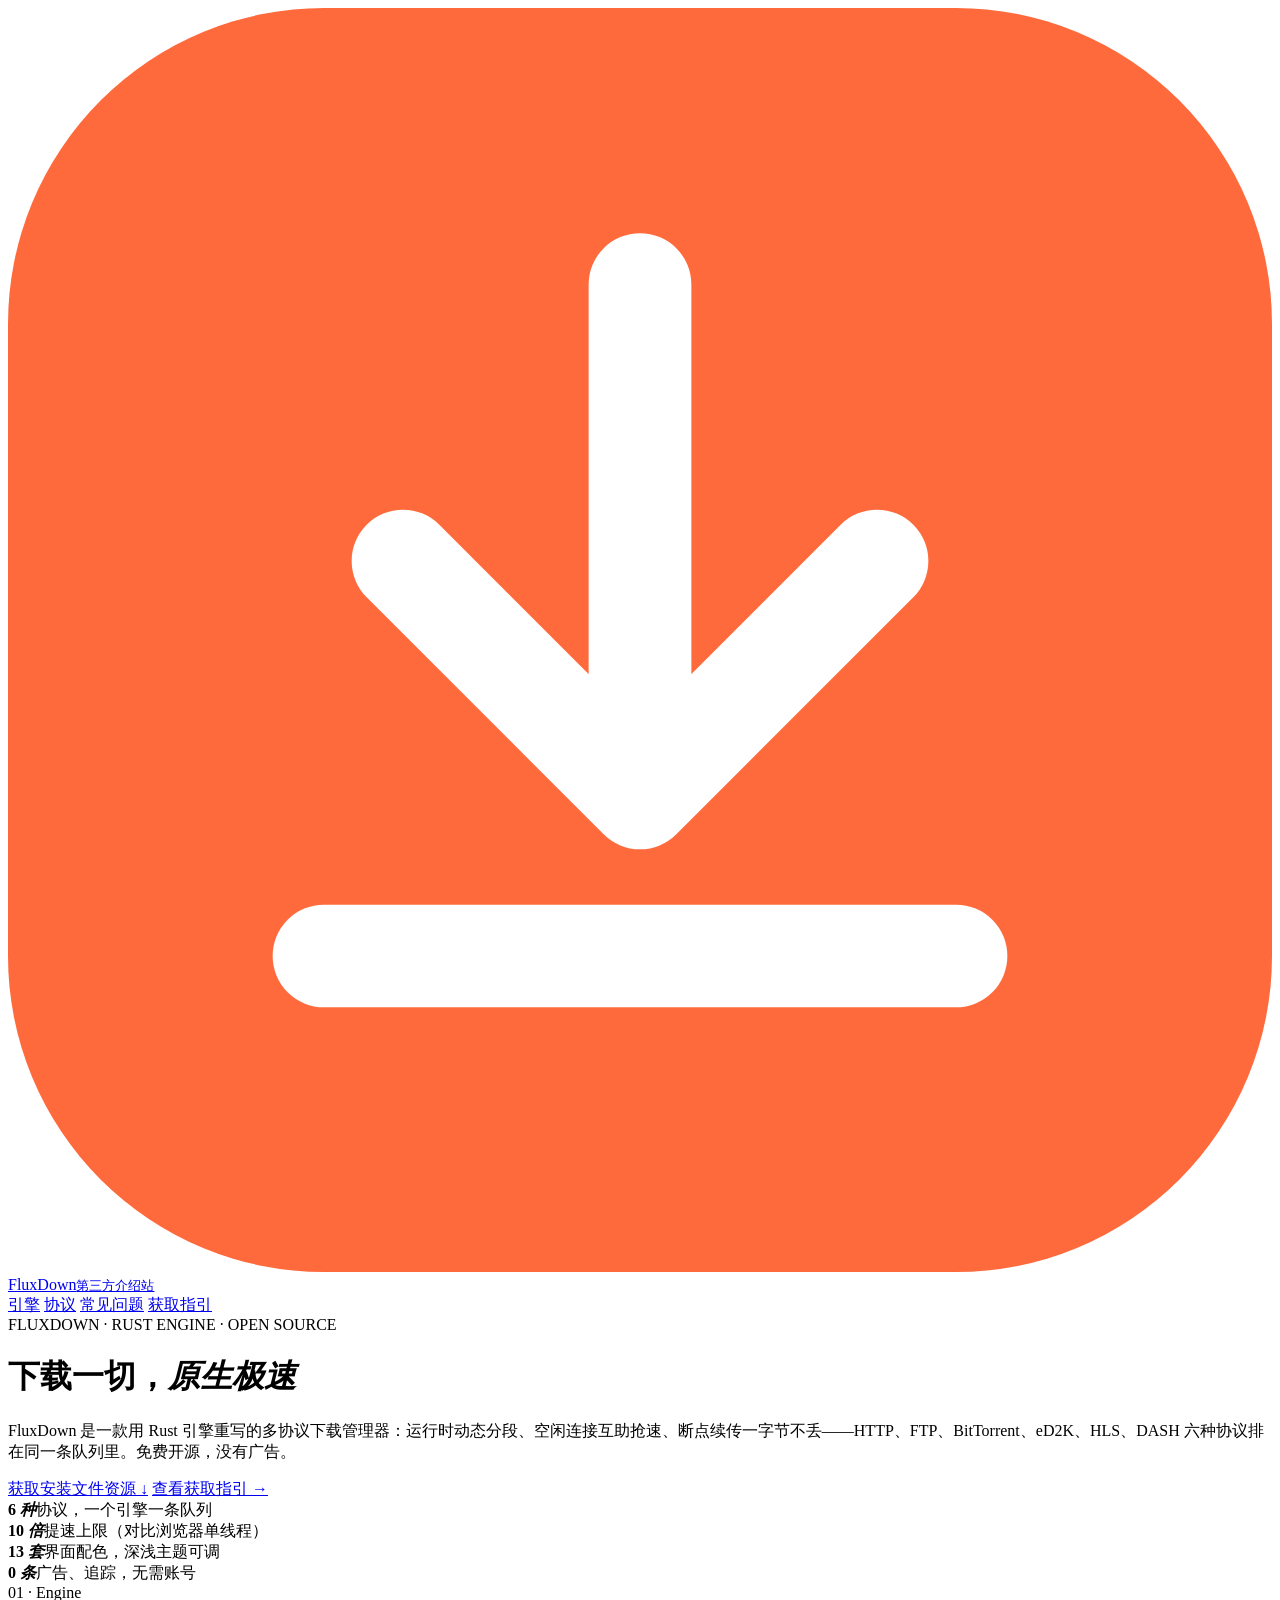
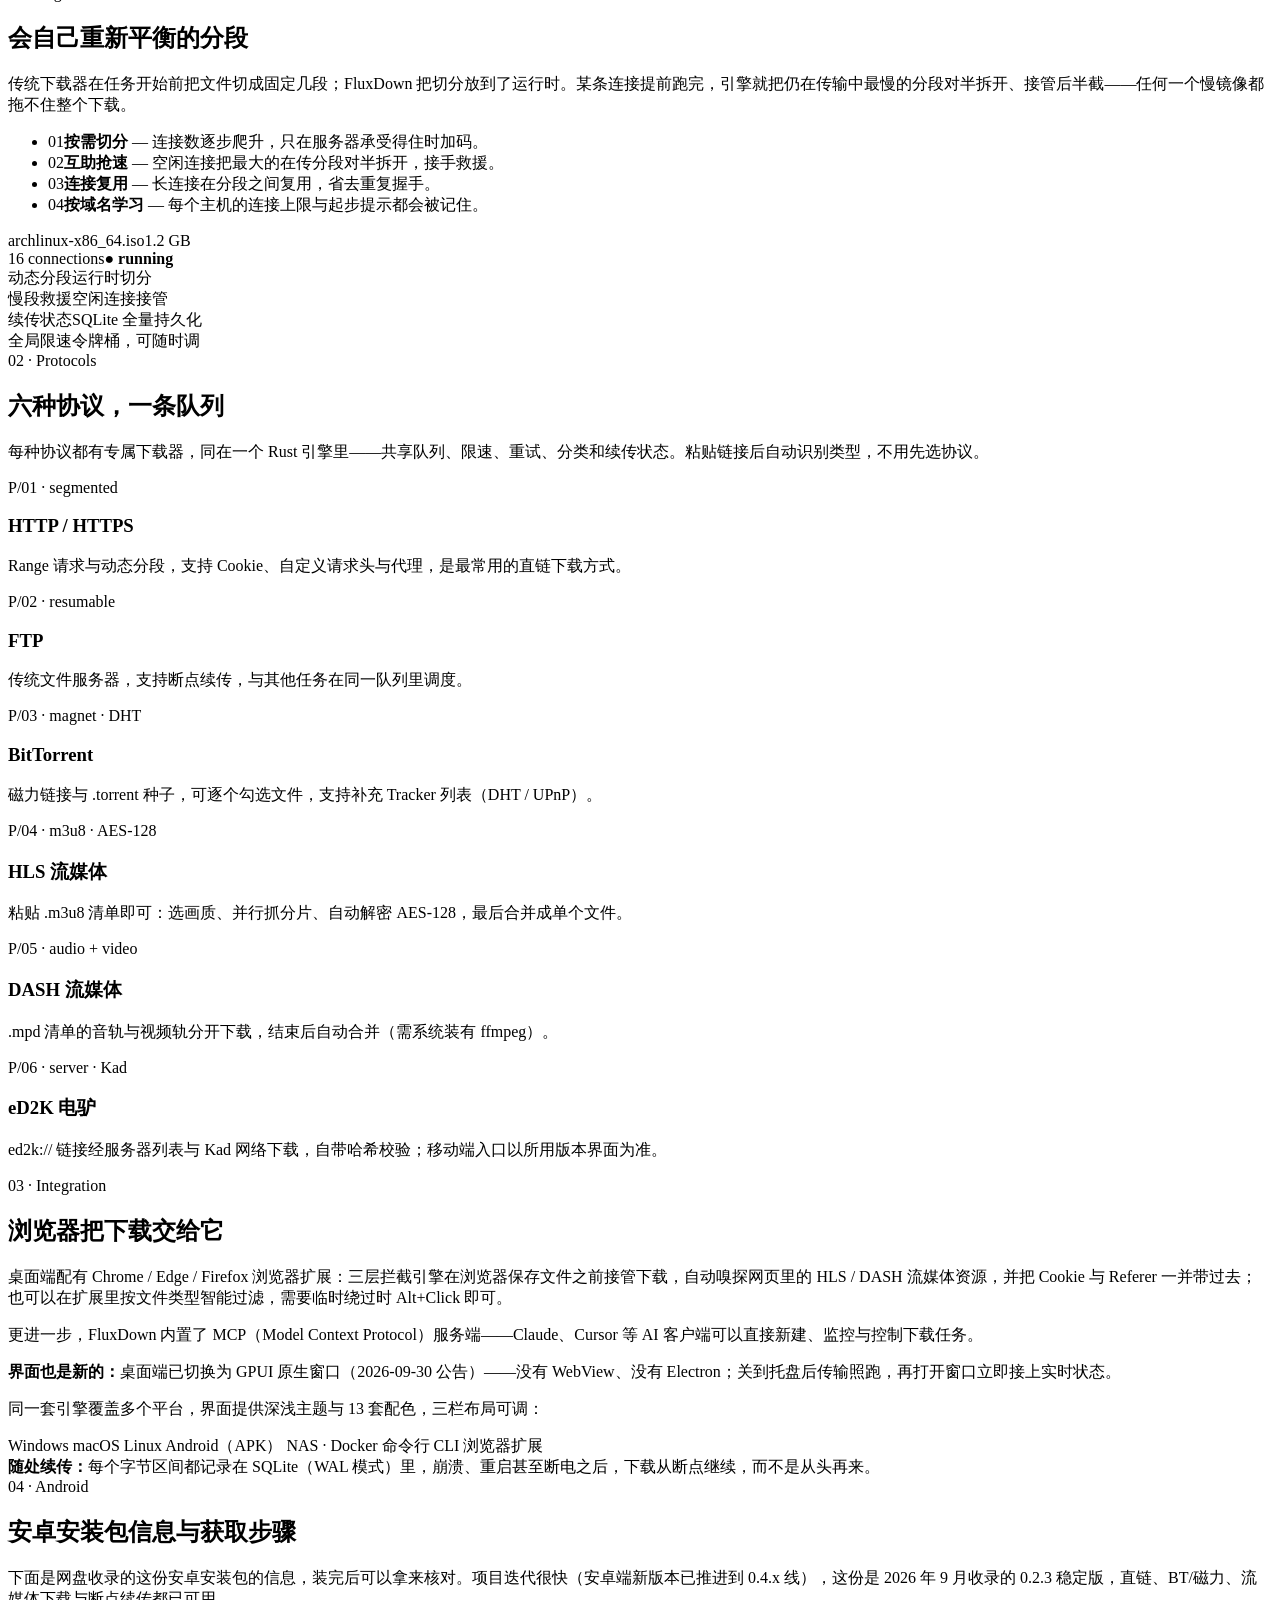
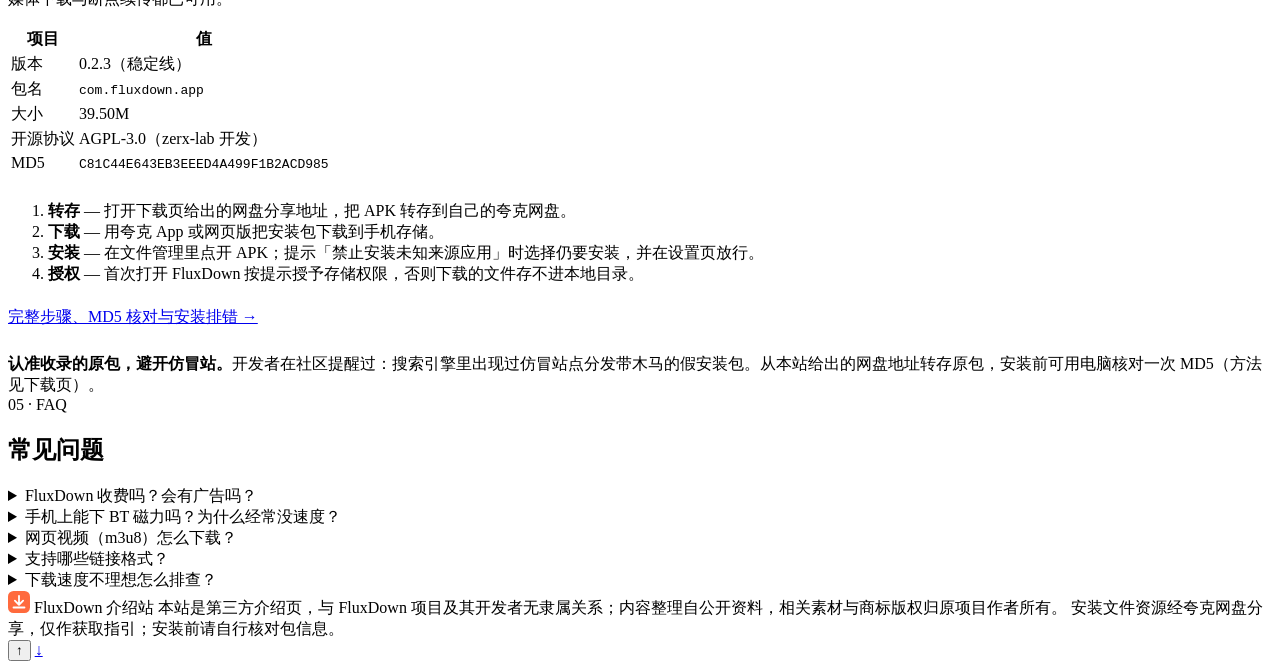
==== index.html @ 0cc96d61 "update" ====
<!DOCTYPE html>
<html lang="zh-CN">
<head>
<meta charset="UTF-8">
<meta name="viewport" content="width=device-width, initial-scale=1">
<title>FluxDown 下载器介绍 | Rust 引擎多协议下载工具与安装文件资源获取</title>
<meta name="description" content="FluxDown 是一款基于 Rust 引擎的免费开源多协议下载器，支持 HTTP/HTTPS、FTP、BT 磁力、eD2K、HLS 与 DASH，动态分段提速、断点续传。这里整理它的功能亮点、安卓安装包信息与获取指引。">
<link rel="icon" href="data:image/svg+xml,%3Csvg xmlns='http://www.w3.org/2000/svg' viewBox='0 0 32 32'%3E%3Crect width='32' height='32' rx='8' fill='%23ff6a3d'/%3E%3Cpath d='M16 7v13m0 0l-6-6m6 6l6-6M8 24h16' stroke='%23fff' stroke-width='2.6' stroke-linecap='round' stroke-linejoin='round' fill='none'/%3E%3C/svg%3E">
<link rel="preconnect" href="https://fonts.googleapis.com">
<link rel="preconnect" href="https://fonts.gstatic.com" crossorigin>
<link href="https://fonts.googleapis.com/css2?family=Space+Grotesk:wght@400;500;700&family=JetBrains+Mono:wght@400;600&display=swap" rel="stylesheet">
<link rel="stylesheet" href="/assets/css/style.css">
</head>
<body>

<header class="site">
  <div class="wrap nav">
    <a class="brand" href="/">
      <svg class="mark" viewBox="0 0 32 32" aria-hidden="true"><rect width="32" height="32" rx="8" fill="#ff6a3d"/><path d="M16 7v13m0 0l-6-6m6 6l6-6M8 24h16" stroke="#fff" stroke-width="2.6" stroke-linecap="round" stroke-linejoin="round" fill="none"/></svg>
      <span>FluxDown<small>第三方介绍站</small></span>
    </a>
    <nav>
      <a href="#engine">引擎</a>
      <a href="#protocols">协议</a>
      <a href="#faq">常见问题</a>
      <a class="nav-cta" href="/download.html">获取指引</a>
    </nav>
  </div>
</header>

<main>
  <!-- Hero -->
  <div class="hero">
    <div class="wrap">
      <span class="eyebrow">FLUXDOWN · RUST ENGINE · OPEN SOURCE</span>
      <h1>下载一切，<em>原生极速</em></h1>
      <p class="lead">FluxDown 是一款用 Rust 引擎重写的多协议下载管理器：运行时动态分段、空闲连接互助抢速、断点续传一字节不丢——HTTP、FTP、BitTorrent、eD2K、HLS、DASH 六种协议排在同一条队列里。免费开源，没有广告。</p>
      <div class="actions">
        <a class="btn btn-primary" data-link="download" href="/download.html" target="_blank" rel="noopener">获取安装文件资源 ↓</a>
        <a class="btn btn-ghost" href="/download.html">查看获取指引 →</a>
      </div>

      <div class="stats">
        <div class="stat"><b>6<i> 种</i></b><span>协议，一个引擎一条队列</span></div>
        <div class="stat"><b>10<i> 倍</i></b><span>提速上限（对比浏览器单线程）</span></div>
        <div class="stat"><b>13<i> 套</i></b><span>界面配色，深浅主题可调</span></div>
        <div class="stat"><b>0<i> 条</i></b><span>广告、追踪，无需账号</span></div>
      </div>
    </div>
  </div>

  <!-- 引擎 -->
  <section id="engine">
    <div class="wrap engine-grid">
      <div class="reveal">
        <div class="sec-head">
          <span class="kicker">01 · Engine</span>
          <h2>会自己重新平衡的分段</h2>
          <p>传统下载器在任务开始前把文件切成固定几段；FluxDown 把切分放到了运行时。某条连接提前跑完，引擎就把仍在传输中最慢的分段对半拆开、接管后半截——任何一个慢镜像都拖不住整个下载。</p>
        </div>
        <ul class="feature-list">
          <li><span class="dot">01</span><span><b>按需切分</b> — 连接数逐步爬升，只在服务器承受得住时加码。</span></li>
          <li><span class="dot">02</span><span><b>互助抢速</b> — 空闲连接把最大的在传分段对半拆开，接手救援。</span></li>
          <li><span class="dot">03</span><span><b>连接复用</b> — 长连接在分段之间复用，省去重复握手。</span></li>
          <li><span class="dot">04</span><span><b>按域名学习</b> — 每个主机的连接上限与起步提示都会被记住。</span></li>
        </ul>
      </div>
      <div class="reveal">
        <div class="panel" role="img" aria-label="分段下载可视化示意">
          <div class="row"><span>archlinux-x86_64.iso</span><span>1.2 GB</span></div>
          <div class="bar" aria-hidden="true">
            <i></i><i></i><i></i><i></i><i></i><i></i><i></i><i></i>
            <i></i><i></i><i class="slow"></i><i></i><i></i><i></i><i></i><i></i>
          </div>
          <div class="meta"><span>16 connections</span><b>● running</b></div>
          <div class="rows">
            <div class="row"><span>动态分段</span><span>运行时切分</span></div>
            <div class="row"><span>慢段救援</span><span>空闲连接接管</span></div>
            <div class="row"><span>续传状态</span><span>SQLite 全量持久化</span></div>
            <div class="row"><span>全局限速</span><span>令牌桶，可随时调</span></div>
          </div>
        </div>
      </div>
    </div>
  </section>

  <!-- 协议 -->
  <section id="protocols" class="alt">
    <div class="wrap">
      <div class="sec-head reveal">
        <span class="kicker">02 · Protocols</span>
        <h2>六种协议，一条队列</h2>
        <p>每种协议都有专属下载器，同在一个 Rust 引擎里——共享队列、限速、重试、分类和续传状态。粘贴链接后自动识别类型，不用先选协议。</p>
      </div>
      <div class="proto-grid">
        <div class="proto reveal"><span class="tag">P/01 · segmented</span><h3>HTTP / HTTPS</h3><p>Range 请求与动态分段，支持 Cookie、自定义请求头与代理，是最常用的直链下载方式。</p></div>
        <div class="proto reveal"><span class="tag">P/02 · resumable</span><h3>FTP</h3><p>传统文件服务器，支持断点续传，与其他任务在同一队列里调度。</p></div>
        <div class="proto reveal"><span class="tag">P/03 · magnet · DHT</span><h3>BitTorrent</h3><p>磁力链接与 .torrent 种子，可逐个勾选文件，支持补充 Tracker 列表（DHT / UPnP）。</p></div>
        <div class="proto reveal"><span class="tag">P/04 · m3u8 · AES-128</span><h3>HLS 流媒体</h3><p>粘贴 .m3u8 清单即可：选画质、并行抓分片、自动解密 AES-128，最后合并成单个文件。</p></div>
        <div class="proto reveal"><span class="tag">P/05 · audio + video</span><h3>DASH 流媒体</h3><p>.mpd 清单的音轨与视频轨分开下载，结束后自动合并（需系统装有 ffmpeg）。</p></div>
        <div class="proto reveal"><span class="tag">P/06 · server · Kad</span><h3>eD2K 电驴</h3><p>ed2k:// 链接经服务器列表与 Kad 网络下载，自带哈希校验；移动端入口以所用版本界面为准。</p></div>
      </div>
    </div>
  </section>

  <!-- 集成与平台 -->
  <section id="integration">
    <div class="wrap">
      <div class="sec-head reveal">
        <span class="kicker">03 · Integration</span>
        <h2>浏览器把下载交给它</h2>
      </div>
      <div class="two-col">
        <div class="reveal">
          <p style="color:var(--muted)">桌面端配有 Chrome / Edge / Firefox 浏览器扩展：三层拦截引擎在浏览器保存文件之前接管下载，自动嗅探网页里的 HLS / DASH 流媒体资源，并把 Cookie 与 Referer 一并带过去；也可以在扩展里按文件类型智能过滤，需要临时绕过时 Alt+Click 即可。</p>
          <p style="color:var(--muted); margin-top:14px">更进一步，FluxDown 内置了 MCP（Model Context Protocol）服务端——Claude、Cursor 等 AI 客户端可以直接新建、监控与控制下载任务。</p>
          <div class="note-card"><b>界面也是新的：</b>桌面端已切换为 GPUI 原生窗口（2026-09-30 公告）——没有 WebView、没有 Electron；关到托盘后传输照跑，再打开窗口立即接上实时状态。</div>
        </div>
        <div class="reveal">
          <p style="color:var(--muted)">同一套引擎覆盖多个平台，界面提供深浅主题与 13 套配色，三栏布局可调：</p>
          <div class="plat">
            <span class="chip hot">Windows</span>
            <span class="chip hot">macOS</span>
            <span class="chip hot">Linux</span>
            <span class="chip">Android（APK）</span>
            <span class="chip">NAS · Docker</span>
            <span class="chip">命令行 CLI</span>
            <span class="chip">浏览器扩展</span>
          </div>
          <div class="note-card"><b>随处续传：</b>每个字节区间都记录在 SQLite（WAL 模式）里，崩溃、重启甚至断电之后，下载从断点继续，而不是从头再来。</div>
        </div>
      </div>
    </div>
  </section>

  <!-- 安卓指引 -->
  <section id="guide" class="alt">
    <div class="wrap">
      <div class="sec-head reveal">
        <span class="kicker">04 · Android</span>
        <h2>安卓安装包信息与获取步骤</h2>
        <p>下面是网盘收录的这份安卓安装包的信息，装完后可以拿来核对。项目迭代很快（安卓端新版本已推进到 0.4.x 线），这份是 2026 年 9 月收录的 0.2.3 稳定版，直链、BT/磁力、流媒体下载与断点续传都已可用。</p>
      </div>
      <div class="table-wrap reveal">
        <table>
          <tr><th>项目</th><th>值</th></tr>
          <tr><td>版本</td><td>0.2.3（稳定线）</td></tr>
          <tr><td>包名</td><td><code>com.fluxdown.app</code></td></tr>
          <tr><td>大小</td><td>39.50M</td></tr>
          <tr><td>开源协议</td><td>AGPL-3.0（zerx-lab 开发）</td></tr>
          <tr><td>MD5</td><td><code>C81C44E643EB3EEED4A499F1B2ACD985</code></td></tr>
        </table>
      </div>
      <ol class="steps reveal" style="margin-top:26px">
        <li><b>转存</b> — 打开下载页给出的网盘分享地址，把 APK 转存到自己的夸克网盘。</li>
        <li><b>下载</b> — 用夸克 App 或网页版把安装包下载到手机存储。</li>
        <li><b>安装</b> — 在文件管理里点开 APK；提示「禁止安装未知来源应用」时选择仍要安装，并在设置页放行。</li>
        <li><b>授权</b> — 首次打开 FluxDown 按提示授予存储权限，否则下载的文件存不进本地目录。</li>
      </ol>
      <p class="reveal" style="margin-top:22px"><a href="/download.html">完整步骤、MD5 核对与安装排错 →</a></p>
      <div class="warn reveal" style="margin-top:26px">
        <b>认准收录的原包，避开仿冒站。</b>开发者在社区提醒过：搜索引擎里出现过仿冒站点分发带木马的假安装包。从本站给出的网盘地址转存原包，安装前可用电脑核对一次 MD5（方法见下载页）。
      </div>
    </div>
  </section>

  <!-- FAQ -->
  <section id="faq">
    <div class="wrap">
      <div class="sec-head reveal">
        <span class="kicker">05 · FAQ</span>
        <h2>常见问题</h2>
      </div>
      <div class="faq reveal">
        <details>
          <summary>FluxDown 收费吗？会有广告吗？</summary>
          <p>它是 AGPL-3.0 协议下的开源项目，零广告、零追踪、无需账号，数据完全留在本地。项目把它定位成 IDM 的免费开源替代品。</p>
        </details>
        <details>
          <summary>手机上能下 BT 磁力吗？为什么经常没速度？</summary>
          <p>能，磁力链接与 .torrent 种子都支持。BT 速度取决于资源有没有人在做种，跟带宽关系不大；另外把 FluxDown 加进电池白名单，避免安卓后台清理掐断连接。</p>
        </details>
        <details>
          <summary>网页视频（m3u8）怎么下载？</summary>
          <p>把 .m3u8 清单地址粘进新建任务，引擎会自动抓全部分片、解密并合并成完整视频。DRM 加密的付费视频与需要登录态的地址下不了。</p>
        </details>
        <details>
          <summary>支持哪些链接格式？</summary>
          <p>HTTP/HTTPS 直链、FTP、magnet 磁力、.torrent 种子、.m3u8 与 .mpd 清单；桌面端还支持 ed2k:// 电驴链接。粘贴后自动识别类型。</p>
        </details>
        <details>
          <summary>下载速度不理想怎么排查？</summary>
          <p>先看两处：设置里的线程数有没有被调小过、全局限速有没有开启。直链任务换镜像源或错峰下载最有效；BT 任务主要看资源热度。更多排查思路见<a href="/download.html">获取指引页</a>。</p>
        </details>
      </div>
    </div>
  </section>
</main>

<footer class="site">
  <div class="wrap foot">
    <span class="brand-line">
      <svg width="22" height="22" viewBox="0 0 32 32" aria-hidden="true"><rect width="32" height="32" rx="8" fill="#ff6a3d"/><path d="M16 7v13m0 0l-6-6m6 6l6-6M8 24h16" stroke="#fff" stroke-width="2.6" stroke-linecap="round" stroke-linejoin="round" fill="none"/></svg>
      FluxDown 介绍站
    </span>
    <span>本站是第三方介绍页，与 FluxDown 项目及其开发者无隶属关系；内容整理自公开资料，相关素材与商标版权归原项目作者所有。</span>
    <span>安装文件资源经夸克网盘分享，仅作获取指引；安装前请自行核对包信息。</span>
  </div>
</footer>

<!-- 右下角浮动按钮 -->
<div class="fab">
  <button class="to-top" id="backTop" type="button" aria-label="返回顶部">↑</button>
  <a class="go-down" data-link="download" href="/download.html" target="_blank" rel="noopener" aria-label="获取安装文件资源">↓</a>
</div>

<script src="/assets/js/links.js"></script>
<script src="/assets/js/main.js"></script>
</body>
</html>
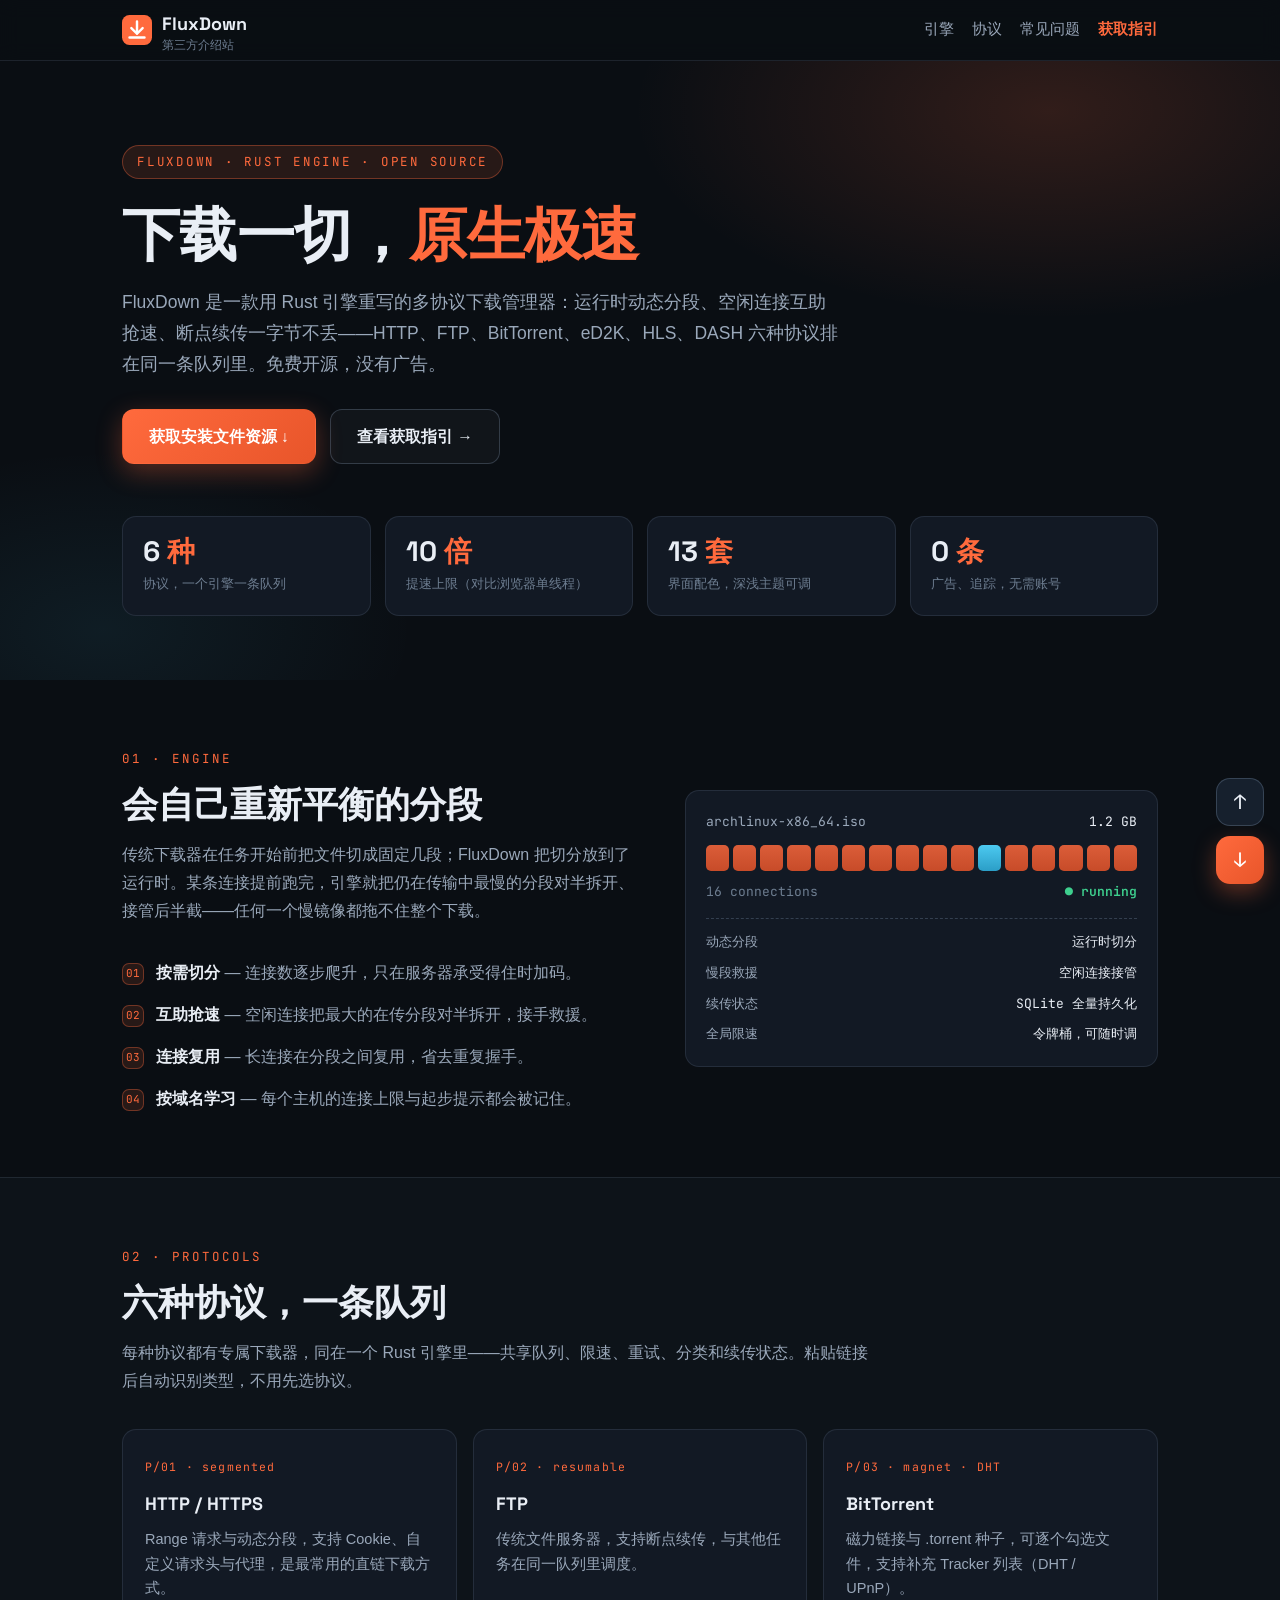
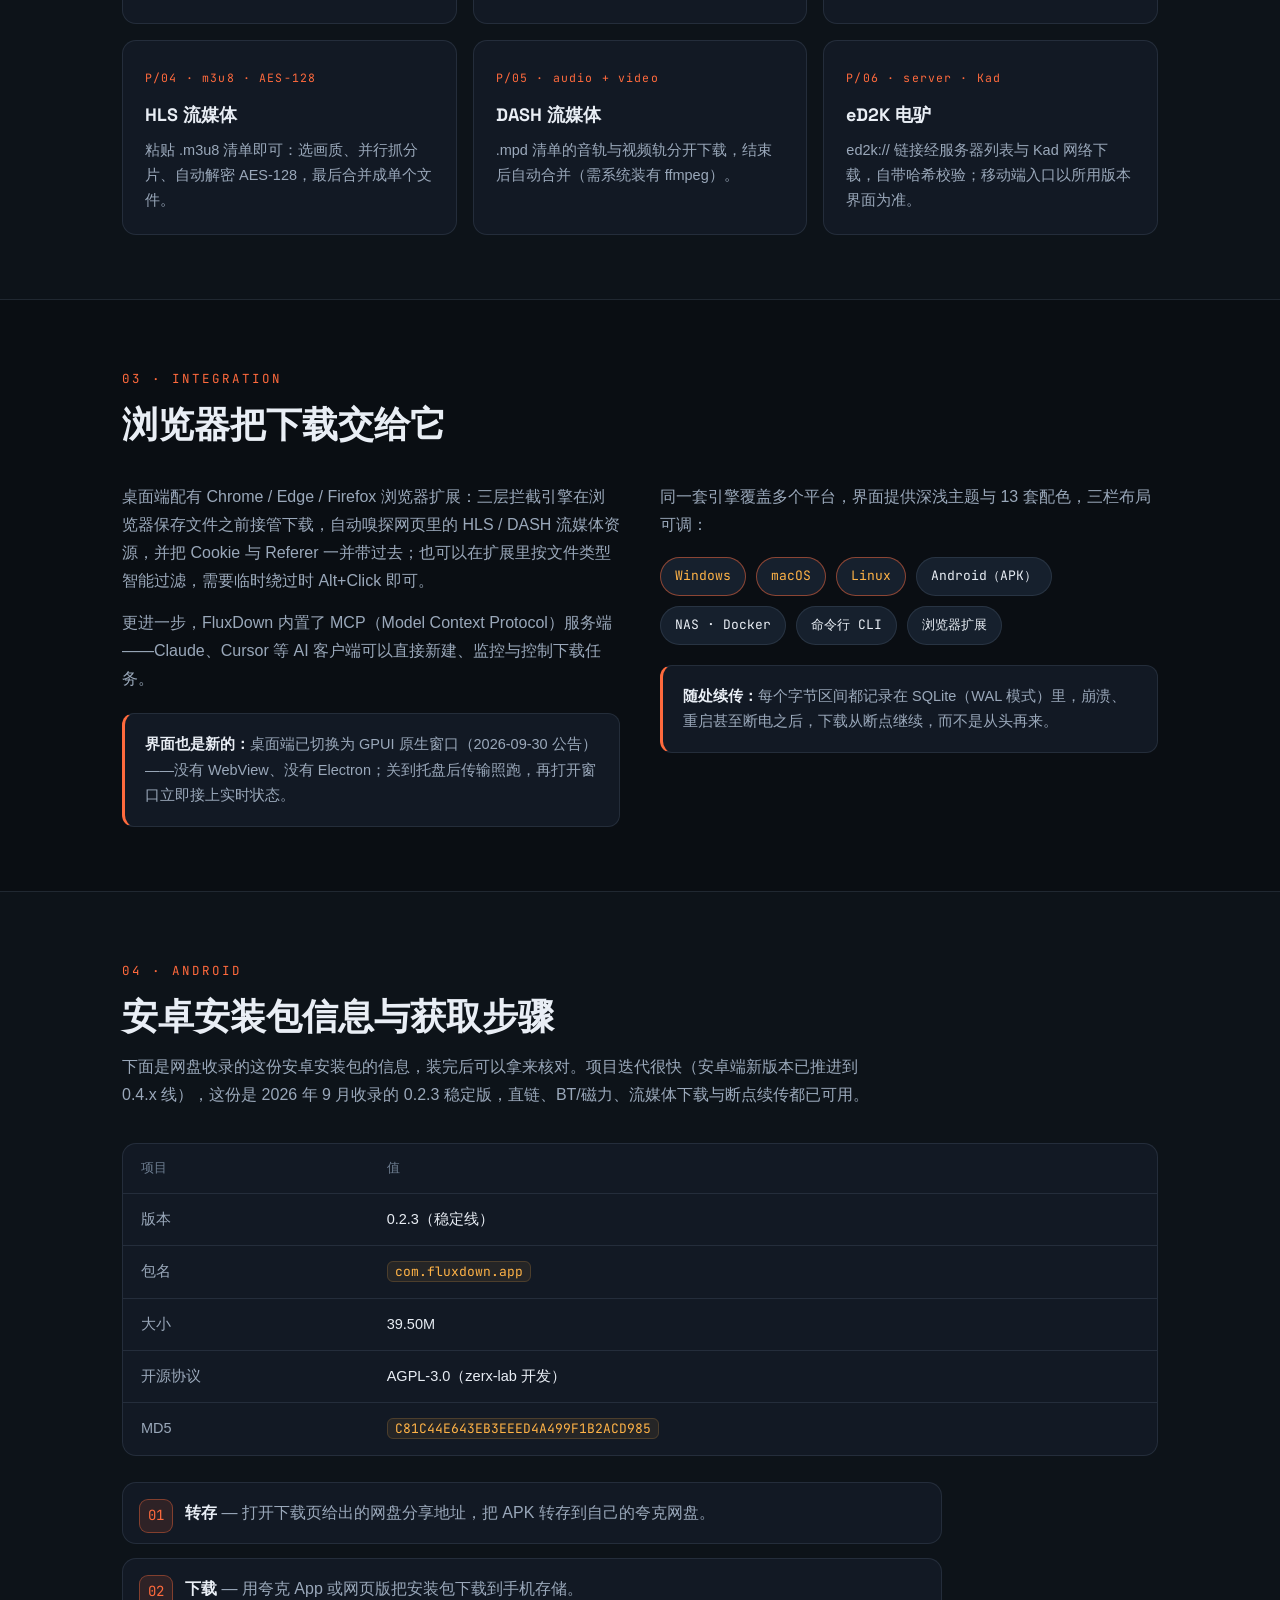
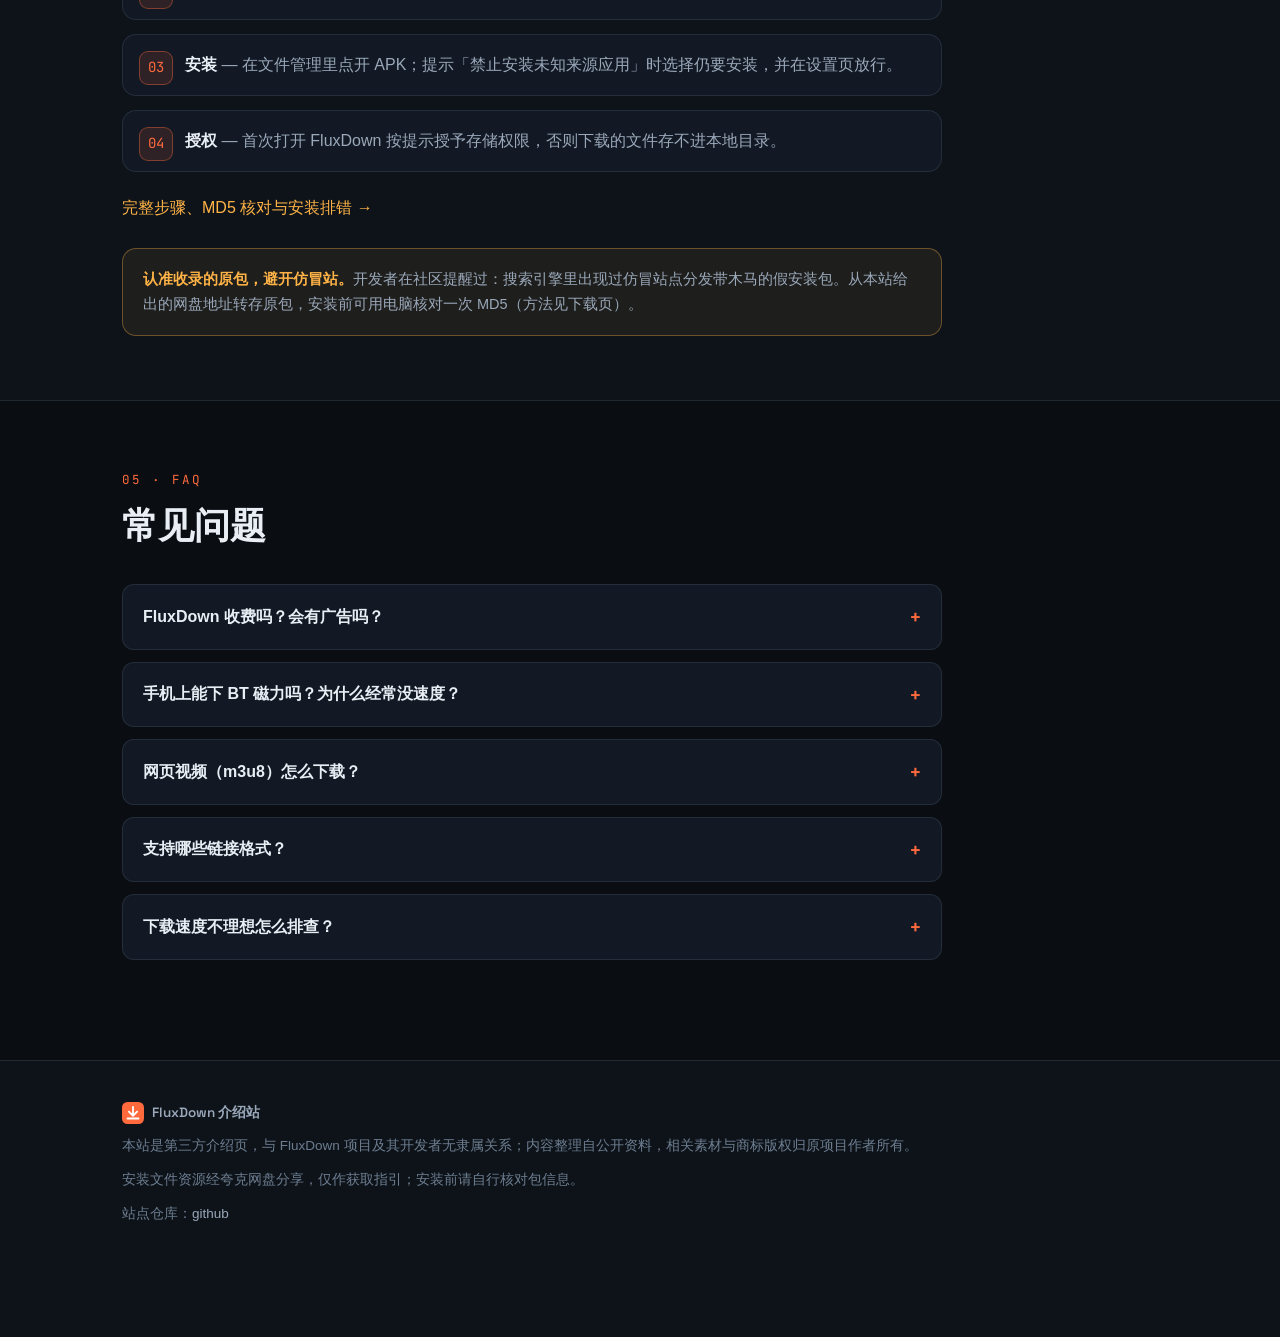
==== commit ae9c9563: "update" ====
--- a/index.html
+++ b/index.html
@@ -205,6 +205,7 @@
     </span>
     <span>本站是第三方介绍页，与 FluxDown 项目及其开发者无隶属关系；内容整理自公开资料，相关素材与商标版权归原项目作者所有。</span>
     <span>安装文件资源经夸克网盘分享，仅作获取指引；安装前请自行核对包信息。</span>
+    <span>站点仓库：<a href="https://github.com/alipymanbu/www.loveyou.bond" rel="noopener">github</a></span>
   </div>
 </footer>
 
--- a/assets/css/style.css
+++ b/assets/css/style.css
@@ -0,0 +1,300 @@
+/* ============================================================
+   FluxDown 介绍站 · 样式
+   主题：深色工程风（Rust 引擎下载器气质）——石墨底 + 铁锈橙强调
+   ============================================================ */
+:root {
+  --bg: #0a0e13;
+  --bg-soft: #0d1319;
+  --surface: #121924;
+  --surface-2: #16202d;
+  --border: rgba(148, 170, 200, 0.14);
+  --border-strong: rgba(148, 170, 200, 0.26);
+  --text: #e9eef5;
+  --muted: #9aa8ba;
+  --faint: #6d7d90;
+  --accent: #ff6a3d;
+  --accent-2: #ffb347;
+  --accent-soft: rgba(255, 106, 61, 0.12);
+  --ok: #3ecf8e;
+  --radius: 14px;
+  --mono: 'JetBrains Mono', ui-monospace, SFMono-Regular, Consolas, 'Courier New', monospace;
+  --display: 'Space Grotesk', -apple-system, 'PingFang SC', 'Microsoft YaHei', sans-serif;
+  --body: -apple-system, BlinkMacSystemFont, 'Segoe UI', 'PingFang SC', 'Hiragino Sans GB', 'Microsoft YaHei', sans-serif;
+}
+
+* { box-sizing: border-box; margin: 0; padding: 0; }
+html { scroll-behavior: smooth; }
+@media (prefers-reduced-motion: reduce) {
+  html { scroll-behavior: auto; }
+  *, *::before, *::after { animation: none !important; transition: none !important; }
+}
+
+body {
+  background: var(--bg);
+  color: var(--text);
+  font-family: var(--body);
+  font-size: 16px;
+  line-height: 1.75;
+  -webkit-font-smoothing: antialiased;
+  overflow-x: hidden;
+}
+
+a { color: var(--accent-2); text-decoration: none; }
+a:hover { text-decoration: underline; }
+img, svg { max-width: 100%; }
+.wrap { max-width: 1080px; margin: 0 auto; padding: 0 22px; }
+section { padding: 64px 0; }
+section.alt { background: var(--bg-soft); border-top: 1px solid var(--border); border-bottom: 1px solid var(--border); }
+
+/* ---------- 顶部导航 ---------- */
+header.site {
+  position: sticky; top: 0; z-index: 50;
+  background: rgba(10, 14, 19, 0.86);
+  backdrop-filter: blur(10px);
+  border-bottom: 1px solid var(--border);
+}
+.nav { display: flex; align-items: center; justify-content: space-between; gap: 12px; height: 60px; }
+.brand { display: flex; align-items: center; gap: 10px; font-family: var(--display); font-weight: 700; font-size: 18px; color: var(--text); }
+.brand:hover { text-decoration: none; }
+.brand .mark { width: 30px; height: 30px; flex: 0 0 auto; }
+.brand small { color: var(--faint); font-weight: 400; font-size: 12px; display: block; line-height: 1.1; }
+.nav nav { display: flex; align-items: center; gap: 18px; }
+.nav nav a { color: var(--muted); font-size: 14.5px; }
+.nav nav a:hover { color: var(--text); text-decoration: none; }
+.nav nav a.nav-cta { color: var(--accent); font-weight: 600; }
+
+/* ---------- Hero ---------- */
+.hero { position: relative; padding: 84px 0 64px; overflow: hidden; }
+.hero::before {
+  content: ''; position: absolute; inset: 0; pointer-events: none;
+  background:
+    radial-gradient(640px 320px at 82% 8%, rgba(255, 106, 61, 0.16), transparent 65%),
+    radial-gradient(520px 300px at 8% 92%, rgba(76, 201, 240, 0.08), transparent 60%);
+}
+.hero .wrap { position: relative; }
+.eyebrow {
+  display: inline-flex; align-items: center; gap: 8px;
+  font-family: var(--mono); font-size: 12.5px; letter-spacing: 0.14em;
+  color: var(--accent); border: 1px solid rgba(255, 106, 61, 0.35);
+  background: var(--accent-soft); border-radius: 999px; padding: 5px 14px;
+}
+.hero h1 {
+  font-family: var(--display); font-weight: 700;
+  font-size: clamp(32px, 6vw, 58px); line-height: 1.18;
+  margin: 22px 0 18px; letter-spacing: -0.01em;
+}
+.hero h1 em { font-style: normal; color: var(--accent); }
+.hero p.lead { max-width: 720px; color: var(--muted); font-size: 17.5px; }
+.hero .actions { display: flex; flex-wrap: wrap; gap: 14px; margin-top: 30px; }
+
+.btn {
+  display: inline-flex; align-items: center; gap: 9px;
+  padding: 13px 26px; border-radius: 12px; font-size: 15.5px; font-weight: 600;
+  border: 1px solid transparent; cursor: pointer;
+  transition: transform 0.15s ease, box-shadow 0.15s ease, background 0.15s ease;
+}
+.btn:hover { text-decoration: none; transform: translateY(-1px); }
+.btn-primary {
+  color: #fff;
+  background: linear-gradient(135deg, var(--accent), #e8552a);
+  box-shadow: 0 8px 26px rgba(255, 106, 61, 0.32);
+}
+.btn-primary:hover { box-shadow: 0 10px 30px rgba(255, 106, 61, 0.42); }
+.btn-ghost { color: var(--text); border-color: var(--border-strong); background: rgba(255, 255, 255, 0.03); }
+.btn-ghost:hover { border-color: var(--accent); color: var(--accent-2); }
+
+/* ---------- 数据带 ---------- */
+.stats { display: grid; grid-template-columns: repeat(4, 1fr); gap: 14px; margin-top: 52px; }
+.stat {
+  background: var(--surface); border: 1px solid var(--border); border-radius: var(--radius);
+  padding: 18px 20px;
+}
+.stat b { display: block; font-family: var(--display); font-size: 28px; color: var(--text); line-height: 1.2; }
+.stat b i { font-style: normal; color: var(--accent); }
+.stat span { color: var(--faint); font-size: 13px; }
+
+/* ---------- 通用标题 ---------- */
+.sec-head { margin-bottom: 34px; max-width: 760px; }
+.kicker { font-family: var(--mono); font-size: 12.5px; letter-spacing: 0.16em; color: var(--accent); text-transform: uppercase; }
+.sec-head h2 { font-family: var(--display); font-size: clamp(24px, 3.6vw, 36px); line-height: 1.3; margin: 10px 0 12px; }
+.sec-head p { color: var(--muted); }
+
+/* ---------- 引擎区 ---------- */
+.engine-grid { display: grid; grid-template-columns: 1.05fr 0.95fr; gap: 40px; align-items: center; }
+.feature-list { list-style: none; display: grid; gap: 14px; margin-top: 22px; }
+.feature-list li { display: flex; gap: 12px; align-items: flex-start; color: var(--muted); }
+.feature-list li b { color: var(--text); font-weight: 600; }
+.feature-list .dot {
+  flex: 0 0 auto; width: 22px; height: 22px; margin-top: 4px; border-radius: 7px;
+  background: var(--accent-soft); border: 1px solid rgba(255, 106, 61, 0.35);
+  color: var(--accent); font-family: var(--mono); font-size: 11px;
+  display: flex; align-items: center; justify-content: center;
+}
+
+/* 分段可视化面板（纯 CSS 手绘） */
+.panel {
+  background: var(--surface); border: 1px solid var(--border); border-radius: var(--radius);
+  padding: 20px; font-family: var(--mono); font-size: 13px;
+}
+.panel .bar { display: flex; gap: 4px; margin: 12px 0 4px; }
+.panel .bar i {
+  flex: 1; height: 26px; border-radius: 5px;
+  background: linear-gradient(180deg, rgba(255, 106, 61, 0.85), rgba(232, 85, 42, 0.85));
+  opacity: 0.16; animation: fill 2.6s ease forwards;
+}
+.panel .bar i.slow { background: linear-gradient(180deg, #4cc9f0, #2b9ec7); animation: fill 2.6s ease forwards, pulse 1.6s ease-in-out 2.6s infinite; }
+.panel .bar i:nth-child(1) { animation-delay: 0.05s; } .panel .bar i:nth-child(2) { animation-delay: 0.1s; }
+.panel .bar i:nth-child(3) { animation-delay: 0.16s; } .panel .bar i:nth-child(4) { animation-delay: 0.22s; }
+.panel .bar i:nth-child(5) { animation-delay: 0.3s; }  .panel .bar i:nth-child(6) { animation-delay: 0.36s; }
+.panel .bar i:nth-child(7) { animation-delay: 0.44s; } .panel .bar i:nth-child(8) { animation-delay: 0.52s; }
+.panel .bar i:nth-child(9) { animation-delay: 0.6s; }  .panel .bar i:nth-child(10) { animation-delay: 0.7s; }
+.panel .bar i:nth-child(11) { animation-delay: 0.8s; } .panel .bar i:nth-child(12) { animation-delay: 0.9s; }
+.panel .bar i:nth-child(13) { animation-delay: 1.0s; } .panel .bar i:nth-child(14) { animation-delay: 1.12s; }
+.panel .bar i:nth-child(15) { animation-delay: 1.24s; } .panel .bar i:nth-child(16) { animation-delay: 1.4s; }
+@keyframes fill { to { opacity: 1; } }
+@keyframes pulse { 0%, 100% { filter: brightness(1); } 50% { filter: brightness(1.6); } }
+.panel .meta { display: flex; justify-content: space-between; color: var(--faint); margin-top: 10px; }
+.panel .meta b { color: var(--ok); font-weight: 600; }
+.panel .rows { margin-top: 14px; border-top: 1px dashed var(--border-strong); padding-top: 12px; display: grid; gap: 8px; }
+.panel .row { display: flex; justify-content: space-between; color: var(--muted); }
+.panel .row span:last-child { color: var(--text); }
+
+/* ---------- 协议卡片 ---------- */
+.proto-grid { display: grid; grid-template-columns: repeat(3, 1fr); gap: 16px; }
+.proto {
+  background: var(--surface); border: 1px solid var(--border); border-radius: var(--radius);
+  padding: 22px; transition: border-color 0.2s ease, transform 0.2s ease;
+}
+.proto:hover { border-color: rgba(255, 106, 61, 0.5); transform: translateY(-2px); }
+.proto .tag { font-family: var(--mono); font-size: 11.5px; color: var(--accent); letter-spacing: 0.1em; }
+.proto h3 { font-family: var(--display); font-size: 18px; margin: 8px 0 8px; }
+.proto p { color: var(--muted); font-size: 14.5px; line-height: 1.7; }
+
+/* ---------- 集成/平台 ---------- */
+.two-col { display: grid; grid-template-columns: 1fr 1fr; gap: 40px; align-items: start; }
+.plat { display: flex; flex-wrap: wrap; gap: 10px; margin-top: 18px; }
+.chip {
+  font-family: var(--mono); font-size: 13px; color: var(--text);
+  background: var(--surface-2); border: 1px solid var(--border); border-radius: 999px;
+  padding: 7px 14px;
+}
+.chip.hot { border-color: rgba(255, 106, 61, 0.5); color: var(--accent-2); }
+.note-card {
+  background: var(--surface); border: 1px solid var(--border); border-left: 3px solid var(--accent);
+  border-radius: 12px; padding: 18px 20px; color: var(--muted); font-size: 14.5px; margin-top: 20px;
+}
+.note-card b { color: var(--text); }
+
+/* ---------- 表格 ---------- */
+.table-wrap { overflow-x: auto; border: 1px solid var(--border); border-radius: var(--radius); background: var(--surface); }
+table { width: 100%; border-collapse: collapse; font-size: 14.5px; min-width: 480px; }
+th, td { text-align: left; padding: 13px 18px; border-bottom: 1px solid var(--border); vertical-align: top; }
+th { color: var(--faint); font-weight: 500; font-size: 13px; white-space: nowrap; }
+tr:last-child td { border-bottom: none; }
+td:first-child { color: var(--muted); white-space: nowrap; }
+td code, p code, li code {
+  font-family: var(--mono); font-size: 13px; color: var(--accent-2);
+  background: rgba(255, 179, 71, 0.08); border: 1px solid rgba(255, 179, 71, 0.18);
+  border-radius: 6px; padding: 1px 7px; word-break: break-all;
+}
+
+/* ---------- 步骤 ---------- */
+.steps { list-style: none; counter-reset: step; display: grid; gap: 14px; max-width: 820px; }
+.steps li {
+  counter-increment: step; position: relative; padding: 16px 18px 16px 62px;
+  background: var(--surface); border: 1px solid var(--border); border-radius: var(--radius);
+  color: var(--muted);
+}
+.steps li b { color: var(--text); }
+.steps li::before {
+  content: counter(step, decimal-leading-zero);
+  position: absolute; left: 16px; top: 16px;
+  font-family: var(--mono); font-size: 14px; color: var(--accent);
+  border: 1px solid rgba(255, 106, 61, 0.4); background: var(--accent-soft);
+  border-radius: 9px; width: 32px; height: 32px;
+  display: flex; align-items: center; justify-content: center;
+}
+
+/* ---------- FAQ ---------- */
+.faq { max-width: 820px; }
+.faq details {
+  background: var(--surface); border: 1px solid var(--border); border-radius: 12px;
+  padding: 0 20px; margin-bottom: 12px;
+}
+.faq details[open] { border-color: rgba(255, 106, 61, 0.4); }
+.faq summary {
+  cursor: pointer; list-style: none; padding: 16px 0; font-weight: 600; color: var(--text);
+  display: flex; justify-content: space-between; align-items: center; gap: 12px;
+}
+.faq summary::-webkit-details-marker { display: none; }
+.faq summary::after { content: '+'; font-family: var(--mono); color: var(--accent); font-size: 18px; flex: 0 0 auto; }
+.faq details[open] summary::after { content: '−'; }
+.faq details p { color: var(--muted); padding: 0 0 16px; font-size: 15px; }
+
+/* ---------- 提醒框 ---------- */
+.warn {
+  border: 1px solid rgba(255, 179, 71, 0.35); background: rgba(255, 179, 71, 0.07);
+  border-radius: var(--radius); padding: 18px 20px; color: var(--muted); font-size: 14.5px;
+  max-width: 820px;
+}
+.warn b { color: var(--accent-2); }
+
+/* ---------- 页脚 ---------- */
+footer.site {
+  border-top: 1px solid var(--border); background: var(--bg-soft);
+  padding: 40px 0 calc(40px + 72px); margin-top: 24px;
+}
+.foot { display: flex; flex-direction: column; gap: 10px; color: var(--faint); font-size: 13.5px; }
+.foot a { color: var(--muted); }
+.foot .brand-line { display: flex; align-items: center; gap: 8px; color: var(--muted); font-family: var(--display); font-weight: 600; }
+
+/* ---------- 右下角浮动按钮 ---------- */
+.fab { position: fixed; right: 16px; bottom: 16px; z-index: 80; display: flex; flex-direction: column; gap: 10px; }
+.fab a, .fab button {
+  width: 48px; height: 48px; border-radius: 14px; border: 1px solid var(--border-strong);
+  display: flex; align-items: center; justify-content: center; font-size: 20px; line-height: 1;
+  cursor: pointer; font-family: var(--mono);
+}
+.fab .to-top {
+  background: var(--surface-2); color: var(--text);
+  opacity: 0; transform: translateY(10px); pointer-events: none;
+  transition: opacity 0.25s ease, transform 0.25s ease;
+}
+.fab .to-top.show { opacity: 1; transform: none; pointer-events: auto; }
+.fab .to-top:hover { border-color: var(--accent); color: var(--accent-2); }
+.fab .go-down {
+  background: linear-gradient(135deg, var(--accent), #e8552a); color: #fff; border: none;
+  box-shadow: 0 8px 22px rgba(255, 106, 61, 0.35);
+}
+.fab .go-down:hover { filter: brightness(1.08); }
+
+/* ---------- 渐显 ---------- */
+.reveal { opacity: 0; transform: translateY(16px); transition: opacity 0.6s ease, transform 0.6s ease; }
+.reveal.in { opacity: 1; transform: none; }
+@media (prefers-reduced-motion: reduce) { .reveal { opacity: 1; transform: none; } }
+
+/* ---------- 下载页头部 ---------- */
+.page-head { padding: 64px 0 8px; }
+.page-head h1 { font-family: var(--display); font-size: clamp(28px, 5vw, 46px); line-height: 1.22; margin: 16px 0 14px; }
+.page-head p { color: var(--muted); max-width: 760px; }
+
+/* ---------- 响应式 ---------- */
+@media (max-width: 900px) {
+  .engine-grid, .two-col { grid-template-columns: 1fr; gap: 28px; }
+  .proto-grid { grid-template-columns: repeat(2, 1fr); }
+  .stats { grid-template-columns: repeat(2, 1fr); }
+}
+@media (max-width: 600px) {
+  section { padding: 48px 0; }
+  .hero { padding: 56px 0 40px; }
+  .proto-grid { grid-template-columns: 1fr; }
+  .nav nav { gap: 12px; }
+  .nav nav a { font-size: 13.5px; }
+  .brand small { display: none; }
+  .stats { gap: 10px; }
+  .stat { padding: 14px 16px; }
+  .stat b { font-size: 22px; }
+  .btn { width: 100%; justify-content: center; }
+  .hero .actions { flex-direction: column; }
+  .fab { right: 12px; bottom: 12px; }
+}
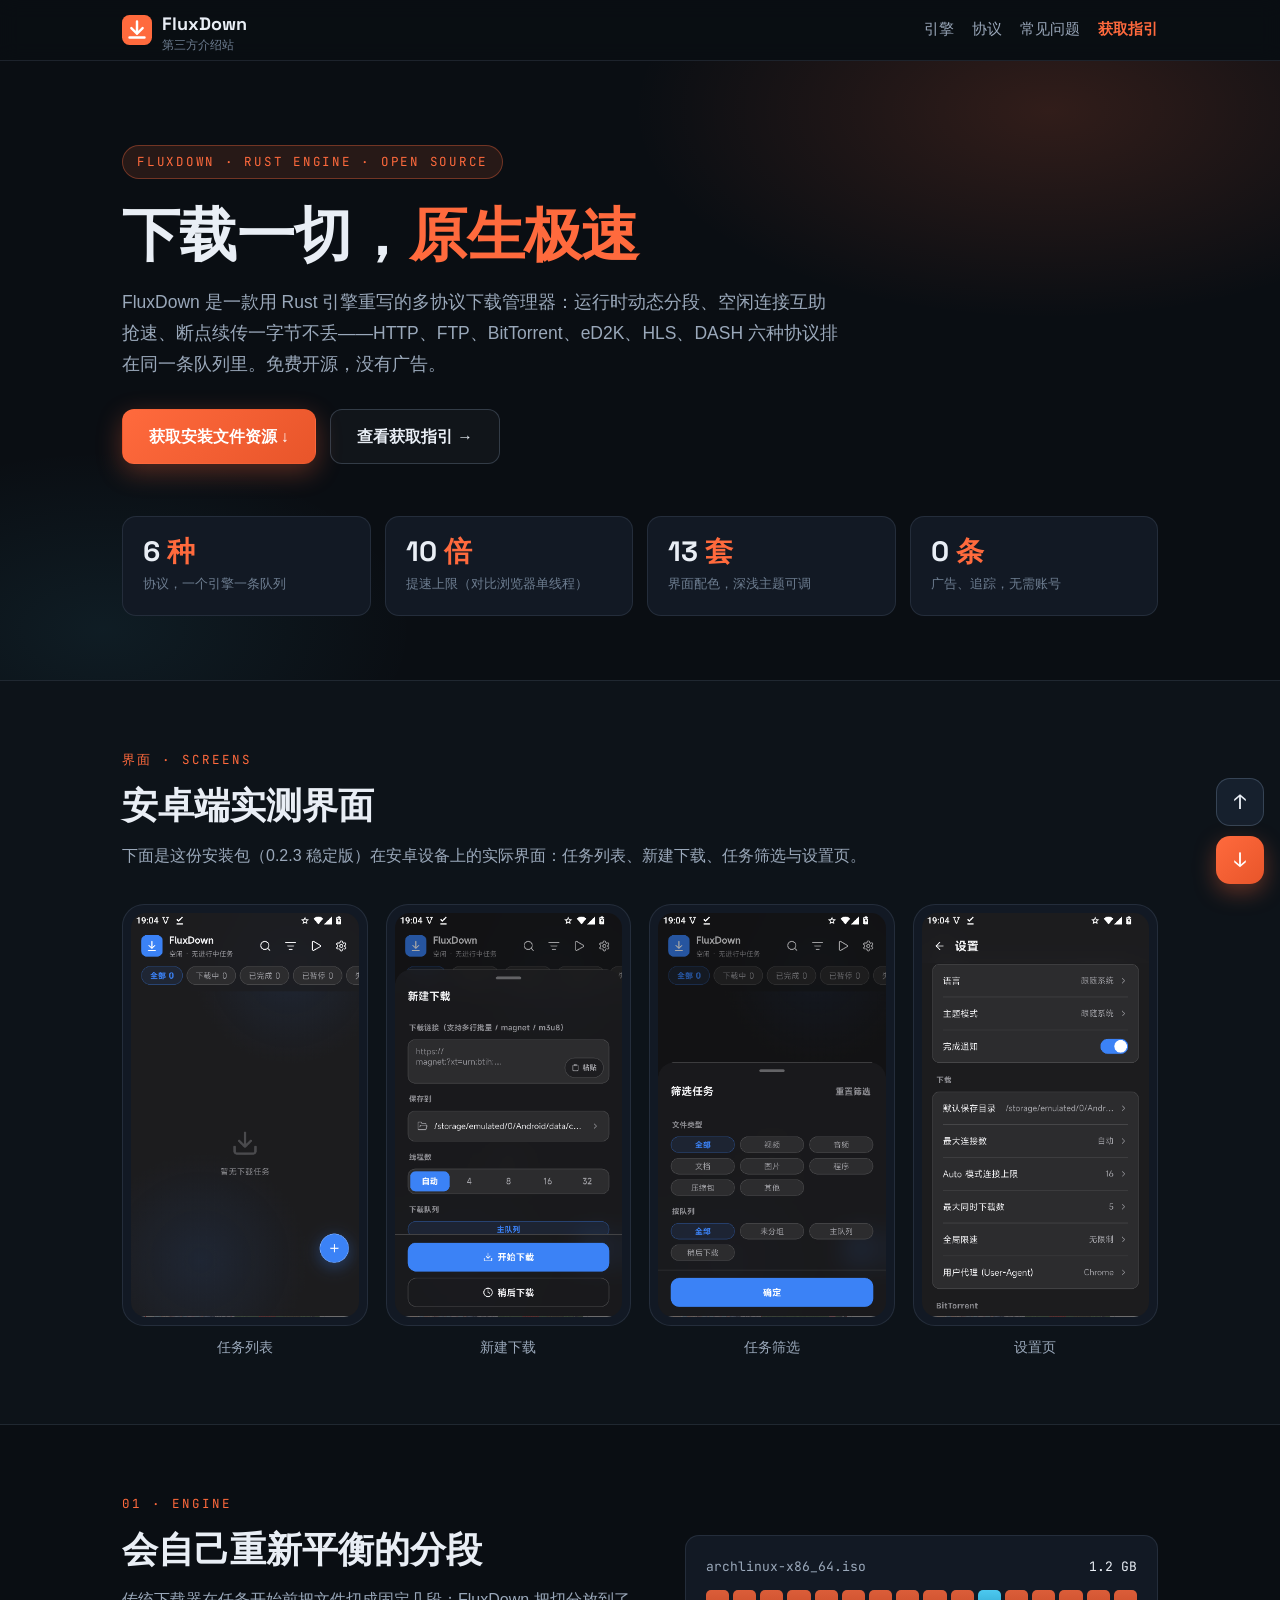
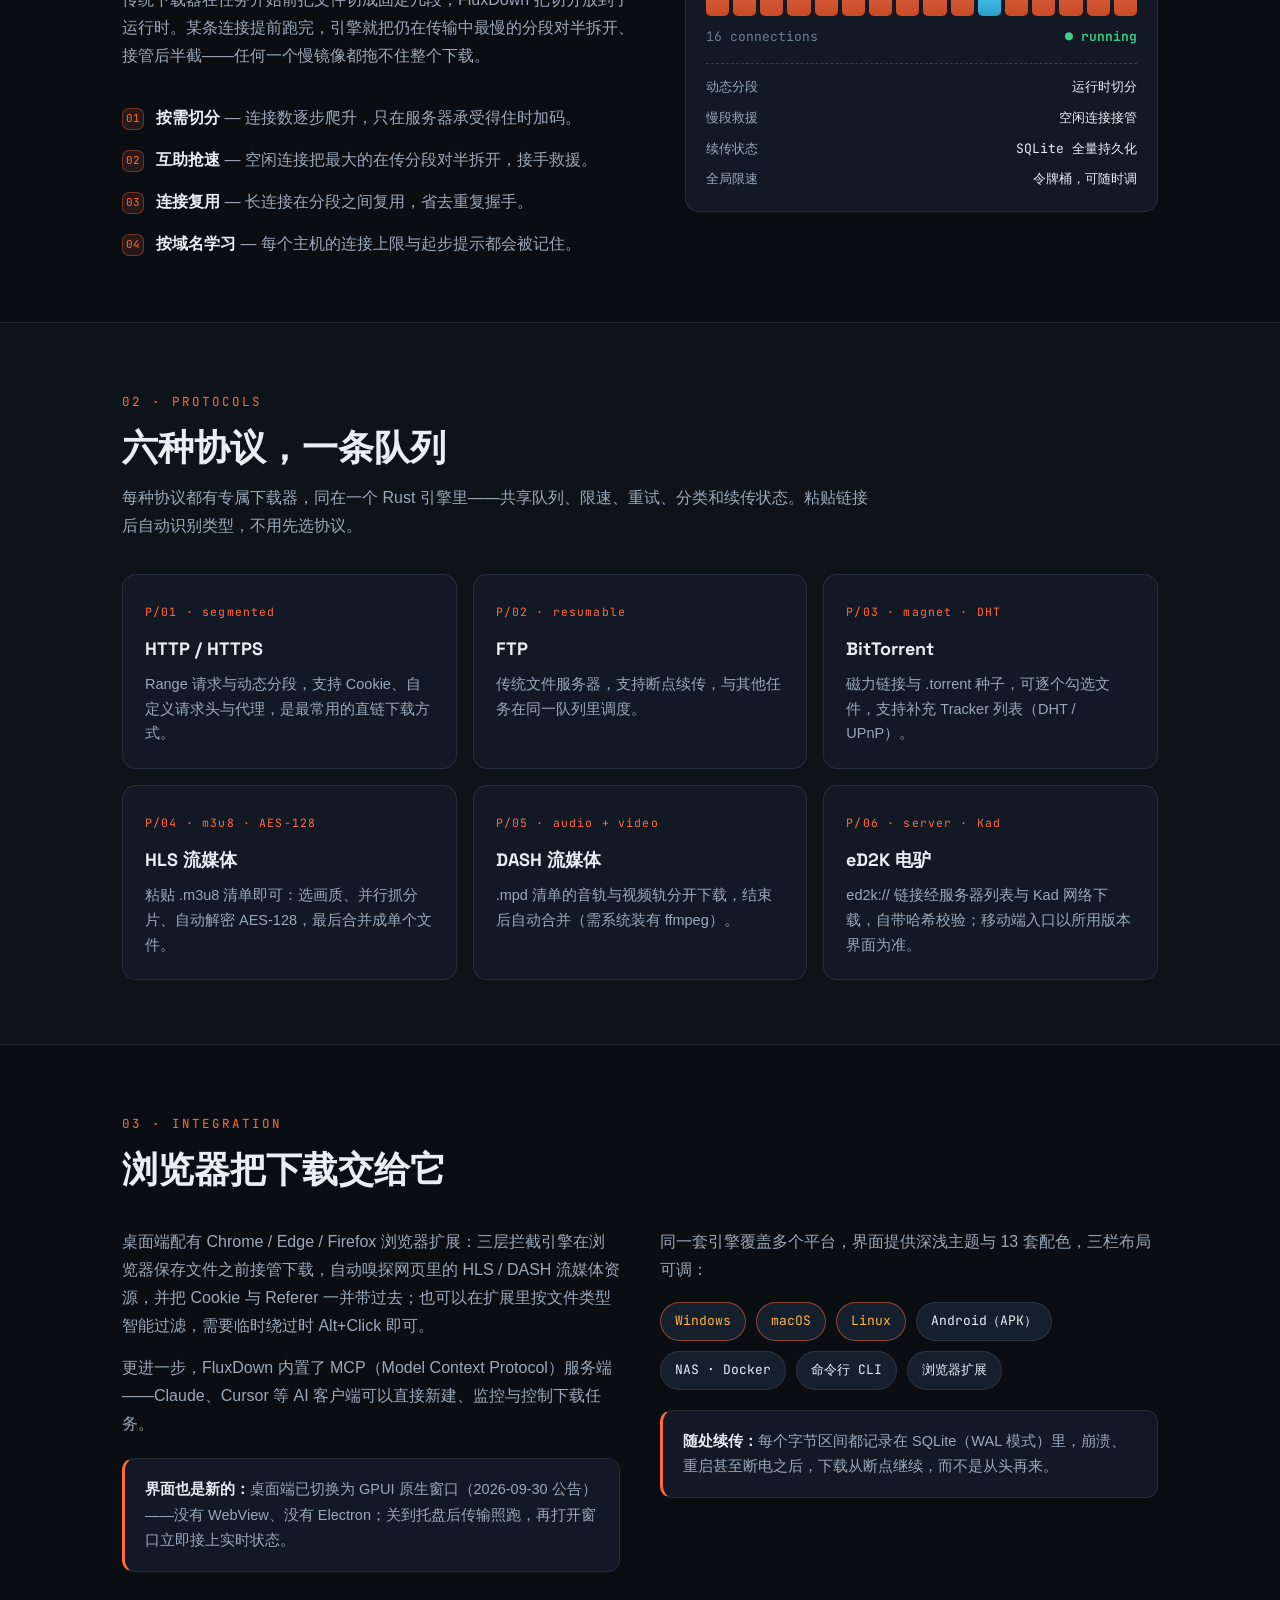
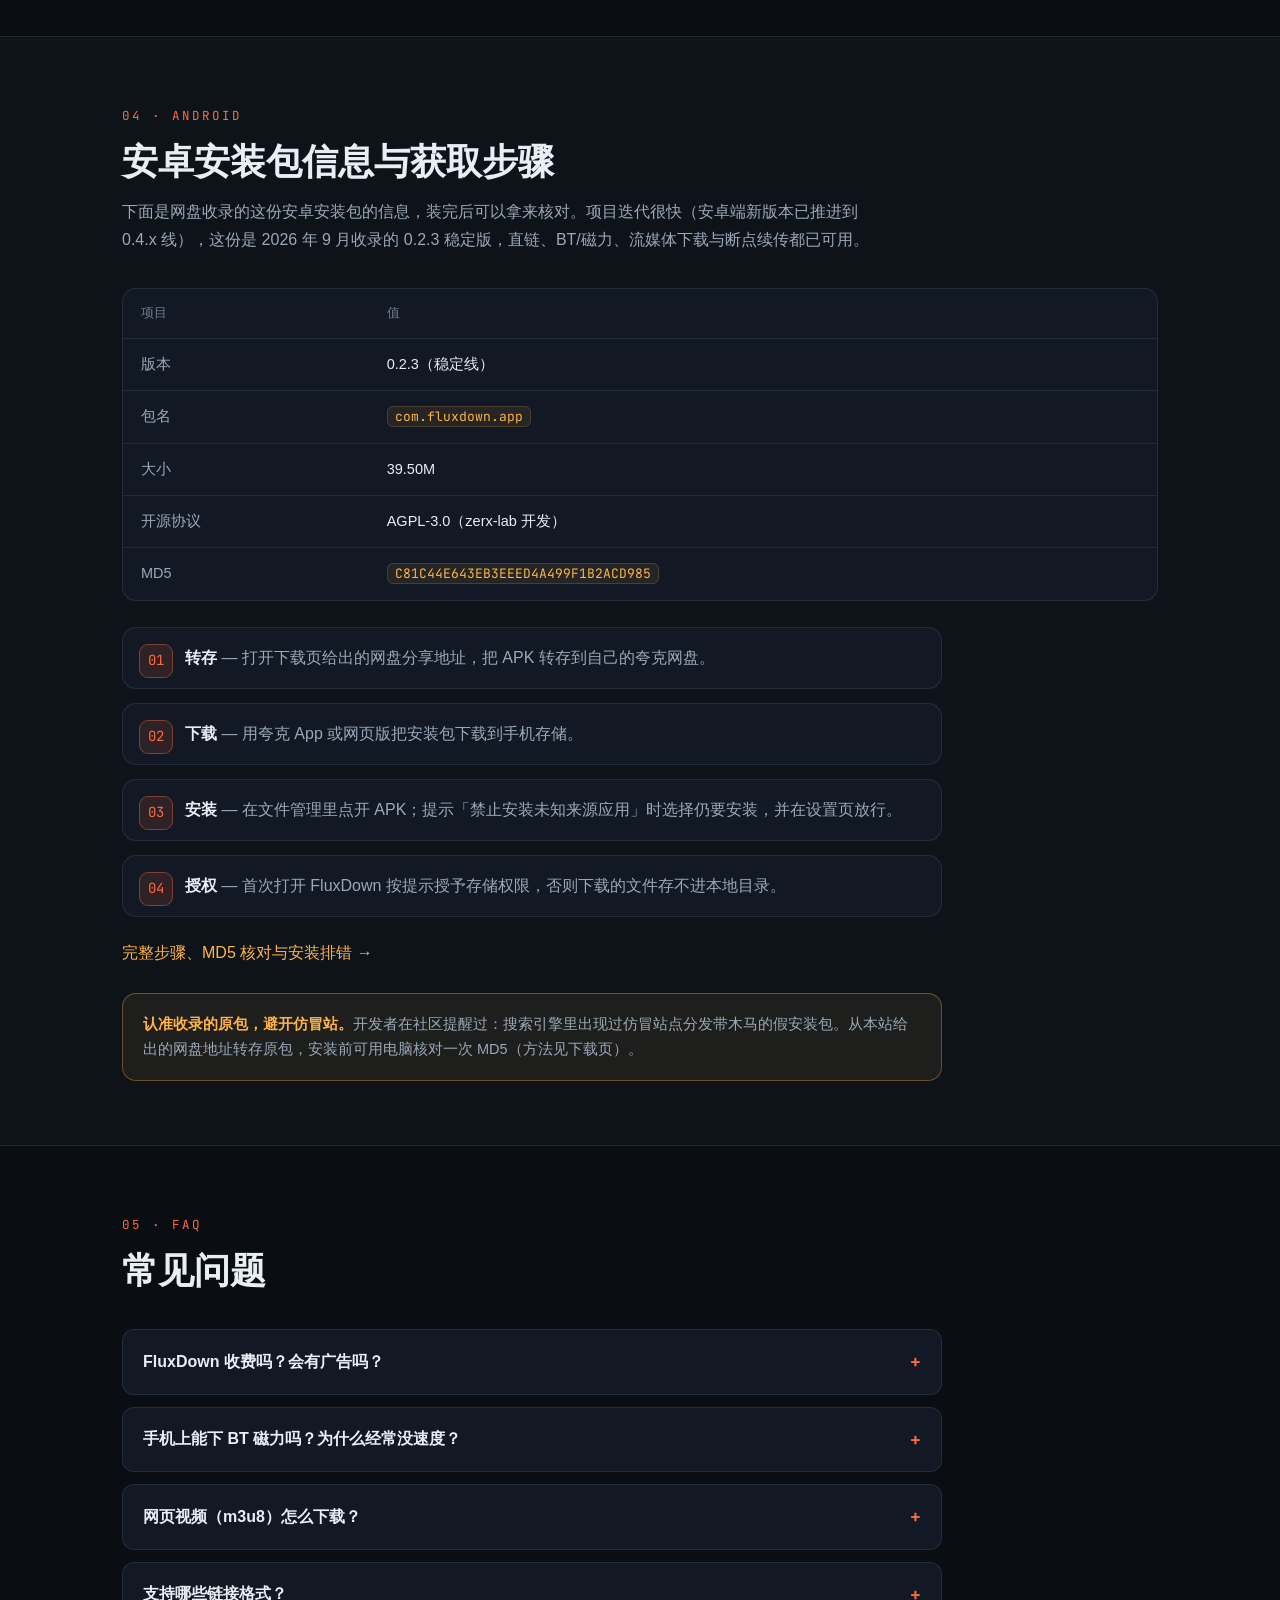
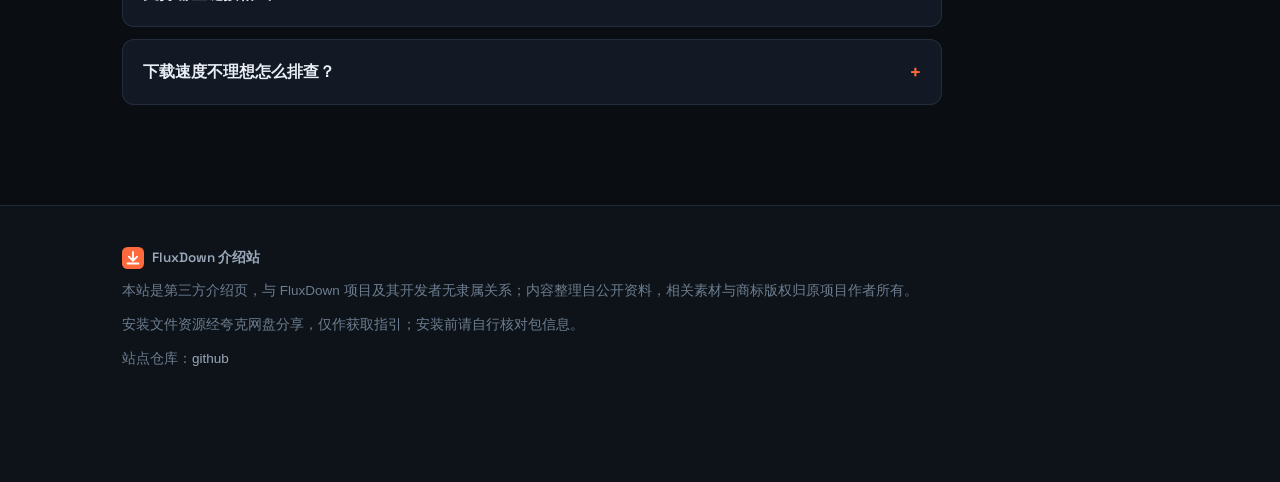
==== commit 1cdd0c90: "update" ====
--- a/index.html
+++ b/index.html
@@ -1,221 +1,253 @@
-<!DOCTYPE html>
-<html lang="zh-CN">
-<head>
-<meta charset="UTF-8">
-<meta name="viewport" content="width=device-width, initial-scale=1">
-<title>FluxDown 下载器介绍 | Rust 引擎多协议下载工具与安装文件资源获取</title>
-<meta name="description" content="FluxDown 是一款基于 Rust 引擎的免费开源多协议下载器，支持 HTTP/HTTPS、FTP、BT 磁力、eD2K、HLS 与 DASH，动态分段提速、断点续传。这里整理它的功能亮点、安卓安装包信息与获取指引。">
-<link rel="icon" href="data:image/svg+xml,%3Csvg xmlns='http://www.w3.org/2000/svg' viewBox='0 0 32 32'%3E%3Crect width='32' height='32' rx='8' fill='%23ff6a3d'/%3E%3Cpath d='M16 7v13m0 0l-6-6m6 6l6-6M8 24h16' stroke='%23fff' stroke-width='2.6' stroke-linecap='round' stroke-linejoin='round' fill='none'/%3E%3C/svg%3E">
-<link rel="preconnect" href="https://fonts.googleapis.com">
-<link rel="preconnect" href="https://fonts.gstatic.com" crossorigin>
-<link href="https://fonts.googleapis.com/css2?family=Space+Grotesk:wght@400;500;700&family=JetBrains+Mono:wght@400;600&display=swap" rel="stylesheet">
-<link rel="stylesheet" href="/assets/css/style.css">
-</head>
-<body>
-
-<header class="site">
-  <div class="wrap nav">
-    <a class="brand" href="/">
-      <svg class="mark" viewBox="0 0 32 32" aria-hidden="true"><rect width="32" height="32" rx="8" fill="#ff6a3d"/><path d="M16 7v13m0 0l-6-6m6 6l6-6M8 24h16" stroke="#fff" stroke-width="2.6" stroke-linecap="round" stroke-linejoin="round" fill="none"/></svg>
-      <span>FluxDown<small>第三方介绍站</small></span>
-    </a>
-    <nav>
-      <a href="#engine">引擎</a>
-      <a href="#protocols">协议</a>
-      <a href="#faq">常见问题</a>
-      <a class="nav-cta" href="/download.html">获取指引</a>
-    </nav>
-  </div>
-</header>
-
-<main>
-  <!-- Hero -->
-  <div class="hero">
+<!DOCTYPE html>
+<html lang="zh-CN">
+<head>
+<meta charset="UTF-8">
+<meta name="viewport" content="width=device-width, initial-scale=1">
+<title>FluxDown 多协议下载器：从 HTTP 到磁力链的 Rust 实现</title>
+<meta name="description" content="FluxDown 用 Rust 引擎把 HTTP/HTTPS、FTP、BT 磁力、eD2K、HLS 与 DASH 收进一个下载器：动态分段、断点续传。这里整理功能亮点与安卓包信息。">
+<link rel="icon" href="data:image/svg+xml,%3Csvg xmlns='http://www.w3.org/2000/svg' viewBox='0 0 32 32'%3E%3Crect width='32' height='32' rx='8' fill='%23ff6a3d'/%3E%3Cpath d='M16 7v13m0 0l-6-6m6 6l6-6M8 24h16' stroke='%23fff' stroke-width='2.6' stroke-linecap='round' stroke-linejoin='round' fill='none'/%3E%3C/svg%3E">
+<link rel="preconnect" href="https://fonts.googleapis.com">
+<link rel="preconnect" href="https://fonts.gstatic.com" crossorigin>
+<link href="https://fonts.googleapis.com/css2?family=Space+Grotesk:wght@400;500;700&family=JetBrains+Mono:wght@400;600&display=swap" rel="stylesheet">
+<link rel="stylesheet" href="/assets/css/style.css">
+</head>
+<body>
+
+<header class="site">
+  <div class="wrap nav">
+    <a class="brand" href="/">
+      <svg class="mark" viewBox="0 0 32 32" aria-hidden="true"><rect width="32" height="32" rx="8" fill="#ff6a3d"/><path d="M16 7v13m0 0l-6-6m6 6l6-6M8 24h16" stroke="#fff" stroke-width="2.6" stroke-linecap="round" stroke-linejoin="round" fill="none"/></svg>
+      <span>FluxDown<small>第三方介绍站</small></span>
+    </a>
+    <nav>
+      <a href="#engine">引擎</a>
+      <a href="#protocols">协议</a>
+      <a href="#faq">常见问题</a>
+      <a class="nav-cta" href="/download.html">获取指引</a>
+    </nav>
+    <button class="nav-toggle" type="button" aria-label="菜单" aria-expanded="false">
+      <svg viewBox="0 0 20 20" aria-hidden="true"><path d="M2 5h16M2 10h16M2 15h16" stroke="currentColor" stroke-width="2" stroke-linecap="round" fill="none"/></svg>
+    </button>
+  </div>
+</header>
+
+<main>
+  <!-- Hero -->
+  <div class="hero">
+    <div class="wrap">
+      <span class="eyebrow">FLUXDOWN · RUST ENGINE · OPEN SOURCE</span>
+      <h1>下载一切，<em>原生极速</em></h1>
+      <p class="lead">FluxDown 是一款用 Rust 引擎重写的多协议下载管理器：运行时动态分段、空闲连接互助抢速、断点续传一字节不丢——HTTP、FTP、BitTorrent、eD2K、HLS、DASH 六种协议排在同一条队列里。免费开源，没有广告。</p>
+      <div class="actions">
+        <a class="btn btn-primary" data-link="download" href="/download.html" target="_blank" rel="noopener">获取安装文件资源 ↓</a>
+        <a class="btn btn-ghost" href="/download.html">查看获取指引 →</a>
+      </div>
+
+      <div class="stats">
+        <div class="stat"><b>6<i> 种</i></b><span>协议，一个引擎一条队列</span></div>
+        <div class="stat"><b>10<i> 倍</i></b><span>提速上限（对比浏览器单线程）</span></div>
+        <div class="stat"><b>13<i> 套</i></b><span>界面配色，深浅主题可调</span></div>
+        <div class="stat"><b>0<i> 条</i></b><span>广告、追踪，无需账号</span></div>
+      </div>
+    </div>
+  </div>
+
+  <!-- 界面截图 -->
+  <section id="screens" class="alt">
     <div class="wrap">
-      <span class="eyebrow">FLUXDOWN · RUST ENGINE · OPEN SOURCE</span>
-      <h1>下载一切，<em>原生极速</em></h1>
-      <p class="lead">FluxDown 是一款用 Rust 引擎重写的多协议下载管理器：运行时动态分段、空闲连接互助抢速、断点续传一字节不丢——HTTP、FTP、BitTorrent、eD2K、HLS、DASH 六种协议排在同一条队列里。免费开源，没有广告。</p>
-      <div class="actions">
-        <a class="btn btn-primary" data-link="download" href="/download.html" target="_blank" rel="noopener">获取安装文件资源 ↓</a>
-        <a class="btn btn-ghost" href="/download.html">查看获取指引 →</a>
+      <div class="sec-head reveal">
+        <span class="kicker">界面 · Screens</span>
+        <h2>安卓端实测界面</h2>
+        <p>下面是这份安装包（0.2.3 稳定版）在安卓设备上的实际界面：任务列表、新建下载、任务筛选与设置页。</p>
       </div>
-
-      <div class="stats">
-        <div class="stat"><b>6<i> 种</i></b><span>协议，一个引擎一条队列</span></div>
-        <div class="stat"><b>10<i> 倍</i></b><span>提速上限（对比浏览器单线程）</span></div>
-        <div class="stat"><b>13<i> 套</i></b><span>界面配色，深浅主题可调</span></div>
-        <div class="stat"><b>0<i> 条</i></b><span>广告、追踪，无需账号</span></div>
-      </div>
-    </div>
-  </div>
-
-  <!-- 引擎 -->
-  <section id="engine">
-    <div class="wrap engine-grid">
-      <div class="reveal">
-        <div class="sec-head">
-          <span class="kicker">01 · Engine</span>
-          <h2>会自己重新平衡的分段</h2>
-          <p>传统下载器在任务开始前把文件切成固定几段；FluxDown 把切分放到了运行时。某条连接提前跑完，引擎就把仍在传输中最慢的分段对半拆开、接管后半截——任何一个慢镜像都拖不住整个下载。</p>
-        </div>
-        <ul class="feature-list">
-          <li><span class="dot">01</span><span><b>按需切分</b> — 连接数逐步爬升，只在服务器承受得住时加码。</span></li>
-          <li><span class="dot">02</span><span><b>互助抢速</b> — 空闲连接把最大的在传分段对半拆开，接手救援。</span></li>
-          <li><span class="dot">03</span><span><b>连接复用</b> — 长连接在分段之间复用，省去重复握手。</span></li>
-          <li><span class="dot">04</span><span><b>按域名学习</b> — 每个主机的连接上限与起步提示都会被记住。</span></li>
-        </ul>
-      </div>
-      <div class="reveal">
-        <div class="panel" role="img" aria-label="分段下载可视化示意">
-          <div class="row"><span>archlinux-x86_64.iso</span><span>1.2 GB</span></div>
-          <div class="bar" aria-hidden="true">
-            <i></i><i></i><i></i><i></i><i></i><i></i><i></i><i></i>
-            <i></i><i></i><i class="slow"></i><i></i><i></i><i></i><i></i><i></i>
-          </div>
-          <div class="meta"><span>16 connections</span><b>● running</b></div>
-          <div class="rows">
-            <div class="row"><span>动态分段</span><span>运行时切分</span></div>
-            <div class="row"><span>慢段救援</span><span>空闲连接接管</span></div>
-            <div class="row"><span>续传状态</span><span>SQLite 全量持久化</span></div>
-            <div class="row"><span>全局限速</span><span>令牌桶，可随时调</span></div>
-          </div>
-        </div>
+      <div class="shots reveal">
+        <figure class="shot">
+          <div class="frame"><img src="/assets/img/01_370x658.png" width="370" height="658" loading="lazy" alt="FluxDown 安卓端任务列表界面，顶部按全部、下载中、已完成、已暂停分类"></div>
+          <figcaption>任务列表</figcaption>
+        </figure>
+        <figure class="shot">
+          <div class="frame"><img src="/assets/img/02_370x658.png" width="370" height="658" loading="lazy" alt="FluxDown 新建下载界面，粘贴下载链接并选择线程数与下载队列"></div>
+          <figcaption>新建下载</figcaption>
+        </figure>
+        <figure class="shot">
+          <div class="frame"><img src="/assets/img/03_370x658.png" width="370" height="658" loading="lazy" alt="FluxDown 任务筛选界面，按文件类型与队列过滤任务"></div>
+          <figcaption>任务筛选</figcaption>
+        </figure>
+        <figure class="shot">
+          <div class="frame"><img src="/assets/img/04_370x658.png" width="370" height="658" loading="lazy" alt="FluxDown 设置界面，调整语言、主题模式、连接上限与全局限速"></div>
+          <figcaption>设置页</figcaption>
+        </figure>
       </div>
     </div>
   </section>
 
-  <!-- 协议 -->
-  <section id="protocols" class="alt">
-    <div class="wrap">
-      <div class="sec-head reveal">
-        <span class="kicker">02 · Protocols</span>
-        <h2>六种协议，一条队列</h2>
-        <p>每种协议都有专属下载器，同在一个 Rust 引擎里——共享队列、限速、重试、分类和续传状态。粘贴链接后自动识别类型，不用先选协议。</p>
-      </div>
-      <div class="proto-grid">
-        <div class="proto reveal"><span class="tag">P/01 · segmented</span><h3>HTTP / HTTPS</h3><p>Range 请求与动态分段，支持 Cookie、自定义请求头与代理，是最常用的直链下载方式。</p></div>
-        <div class="proto reveal"><span class="tag">P/02 · resumable</span><h3>FTP</h3><p>传统文件服务器，支持断点续传，与其他任务在同一队列里调度。</p></div>
-        <div class="proto reveal"><span class="tag">P/03 · magnet · DHT</span><h3>BitTorrent</h3><p>磁力链接与 .torrent 种子，可逐个勾选文件，支持补充 Tracker 列表（DHT / UPnP）。</p></div>
-        <div class="proto reveal"><span class="tag">P/04 · m3u8 · AES-128</span><h3>HLS 流媒体</h3><p>粘贴 .m3u8 清单即可：选画质、并行抓分片、自动解密 AES-128，最后合并成单个文件。</p></div>
-        <div class="proto reveal"><span class="tag">P/05 · audio + video</span><h3>DASH 流媒体</h3><p>.mpd 清单的音轨与视频轨分开下载，结束后自动合并（需系统装有 ffmpeg）。</p></div>
-        <div class="proto reveal"><span class="tag">P/06 · server · Kad</span><h3>eD2K 电驴</h3><p>ed2k:// 链接经服务器列表与 Kad 网络下载，自带哈希校验；移动端入口以所用版本界面为准。</p></div>
-      </div>
-    </div>
-  </section>
-
-  <!-- 集成与平台 -->
-  <section id="integration">
-    <div class="wrap">
-      <div class="sec-head reveal">
-        <span class="kicker">03 · Integration</span>
-        <h2>浏览器把下载交给它</h2>
-      </div>
-      <div class="two-col">
-        <div class="reveal">
-          <p style="color:var(--muted)">桌面端配有 Chrome / Edge / Firefox 浏览器扩展：三层拦截引擎在浏览器保存文件之前接管下载，自动嗅探网页里的 HLS / DASH 流媒体资源，并把 Cookie 与 Referer 一并带过去；也可以在扩展里按文件类型智能过滤，需要临时绕过时 Alt+Click 即可。</p>
-          <p style="color:var(--muted); margin-top:14px">更进一步，FluxDown 内置了 MCP（Model Context Protocol）服务端——Claude、Cursor 等 AI 客户端可以直接新建、监控与控制下载任务。</p>
-          <div class="note-card"><b>界面也是新的：</b>桌面端已切换为 GPUI 原生窗口（2026-09-30 公告）——没有 WebView、没有 Electron；关到托盘后传输照跑，再打开窗口立即接上实时状态。</div>
-        </div>
-        <div class="reveal">
-          <p style="color:var(--muted)">同一套引擎覆盖多个平台，界面提供深浅主题与 13 套配色，三栏布局可调：</p>
-          <div class="plat">
-            <span class="chip hot">Windows</span>
-            <span class="chip hot">macOS</span>
-            <span class="chip hot">Linux</span>
-            <span class="chip">Android（APK）</span>
-            <span class="chip">NAS · Docker</span>
-            <span class="chip">命令行 CLI</span>
-            <span class="chip">浏览器扩展</span>
-          </div>
-          <div class="note-card"><b>随处续传：</b>每个字节区间都记录在 SQLite（WAL 模式）里，崩溃、重启甚至断电之后，下载从断点继续，而不是从头再来。</div>
-        </div>
-      </div>
-    </div>
-  </section>
-
-  <!-- 安卓指引 -->
-  <section id="guide" class="alt">
-    <div class="wrap">
-      <div class="sec-head reveal">
-        <span class="kicker">04 · Android</span>
-        <h2>安卓安装包信息与获取步骤</h2>
-        <p>下面是网盘收录的这份安卓安装包的信息，装完后可以拿来核对。项目迭代很快（安卓端新版本已推进到 0.4.x 线），这份是 2026 年 9 月收录的 0.2.3 稳定版，直链、BT/磁力、流媒体下载与断点续传都已可用。</p>
-      </div>
-      <div class="table-wrap reveal">
-        <table>
-          <tr><th>项目</th><th>值</th></tr>
-          <tr><td>版本</td><td>0.2.3（稳定线）</td></tr>
-          <tr><td>包名</td><td><code>com.fluxdown.app</code></td></tr>
-          <tr><td>大小</td><td>39.50M</td></tr>
-          <tr><td>开源协议</td><td>AGPL-3.0（zerx-lab 开发）</td></tr>
-          <tr><td>MD5</td><td><code>C81C44E643EB3EEED4A499F1B2ACD985</code></td></tr>
-        </table>
-      </div>
-      <ol class="steps reveal" style="margin-top:26px">
-        <li><b>转存</b> — 打开下载页给出的网盘分享地址，把 APK 转存到自己的夸克网盘。</li>
-        <li><b>下载</b> — 用夸克 App 或网页版把安装包下载到手机存储。</li>
-        <li><b>安装</b> — 在文件管理里点开 APK；提示「禁止安装未知来源应用」时选择仍要安装，并在设置页放行。</li>
-        <li><b>授权</b> — 首次打开 FluxDown 按提示授予存储权限，否则下载的文件存不进本地目录。</li>
-      </ol>
-      <p class="reveal" style="margin-top:22px"><a href="/download.html">完整步骤、MD5 核对与安装排错 →</a></p>
-      <div class="warn reveal" style="margin-top:26px">
-        <b>认准收录的原包，避开仿冒站。</b>开发者在社区提醒过：搜索引擎里出现过仿冒站点分发带木马的假安装包。从本站给出的网盘地址转存原包，安装前可用电脑核对一次 MD5（方法见下载页）。
-      </div>
-    </div>
-  </section>
-
-  <!-- FAQ -->
-  <section id="faq">
-    <div class="wrap">
-      <div class="sec-head reveal">
-        <span class="kicker">05 · FAQ</span>
-        <h2>常见问题</h2>
-      </div>
-      <div class="faq reveal">
-        <details>
-          <summary>FluxDown 收费吗？会有广告吗？</summary>
-          <p>它是 AGPL-3.0 协议下的开源项目，零广告、零追踪、无需账号，数据完全留在本地。项目把它定位成 IDM 的免费开源替代品。</p>
-        </details>
-        <details>
-          <summary>手机上能下 BT 磁力吗？为什么经常没速度？</summary>
-          <p>能，磁力链接与 .torrent 种子都支持。BT 速度取决于资源有没有人在做种，跟带宽关系不大；另外把 FluxDown 加进电池白名单，避免安卓后台清理掐断连接。</p>
-        </details>
-        <details>
-          <summary>网页视频（m3u8）怎么下载？</summary>
-          <p>把 .m3u8 清单地址粘进新建任务，引擎会自动抓全部分片、解密并合并成完整视频。DRM 加密的付费视频与需要登录态的地址下不了。</p>
-        </details>
-        <details>
-          <summary>支持哪些链接格式？</summary>
-          <p>HTTP/HTTPS 直链、FTP、magnet 磁力、.torrent 种子、.m3u8 与 .mpd 清单；桌面端还支持 ed2k:// 电驴链接。粘贴后自动识别类型。</p>
-        </details>
-        <details>
-          <summary>下载速度不理想怎么排查？</summary>
-          <p>先看两处：设置里的线程数有没有被调小过、全局限速有没有开启。直链任务换镜像源或错峰下载最有效；BT 任务主要看资源热度。更多排查思路见<a href="/download.html">获取指引页</a>。</p>
-        </details>
-      </div>
-    </div>
-  </section>
-</main>
-
-<footer class="site">
-  <div class="wrap foot">
-    <span class="brand-line">
-      <svg width="22" height="22" viewBox="0 0 32 32" aria-hidden="true"><rect width="32" height="32" rx="8" fill="#ff6a3d"/><path d="M16 7v13m0 0l-6-6m6 6l6-6M8 24h16" stroke="#fff" stroke-width="2.6" stroke-linecap="round" stroke-linejoin="round" fill="none"/></svg>
-      FluxDown 介绍站
-    </span>
-    <span>本站是第三方介绍页，与 FluxDown 项目及其开发者无隶属关系；内容整理自公开资料，相关素材与商标版权归原项目作者所有。</span>
-    <span>安装文件资源经夸克网盘分享，仅作获取指引；安装前请自行核对包信息。</span>
-    <span>站点仓库：<a href="https://github.com/alipymanbu/www.loveyou.bond" rel="noopener">github</a></span>
-  </div>
-</footer>
-
-<!-- 右下角浮动按钮 -->
-<div class="fab">
-  <button class="to-top" id="backTop" type="button" aria-label="返回顶部">↑</button>
-  <a class="go-down" data-link="download" href="/download.html" target="_blank" rel="noopener" aria-label="获取安装文件资源">↓</a>
-</div>
-
-<script src="/assets/js/links.js"></script>
-<script src="/assets/js/main.js"></script>
-</body>
-</html>
+  <!-- 引擎 -->
+  <section id="engine">
+    <div class="wrap engine-grid">
+      <div class="reveal">
+        <div class="sec-head">
+          <span class="kicker">01 · Engine</span>
+          <h2>会自己重新平衡的分段</h2>
+          <p>传统下载器在任务开始前把文件切成固定几段；FluxDown 把切分放到了运行时。某条连接提前跑完，引擎就把仍在传输中最慢的分段对半拆开、接管后半截——任何一个慢镜像都拖不住整个下载。</p>
+        </div>
+        <ul class="feature-list">
+          <li><span class="dot">01</span><span><b>按需切分</b> — 连接数逐步爬升，只在服务器承受得住时加码。</span></li>
+          <li><span class="dot">02</span><span><b>互助抢速</b> — 空闲连接把最大的在传分段对半拆开，接手救援。</span></li>
+          <li><span class="dot">03</span><span><b>连接复用</b> — 长连接在分段之间复用，省去重复握手。</span></li>
+          <li><span class="dot">04</span><span><b>按域名学习</b> — 每个主机的连接上限与起步提示都会被记住。</span></li>
+        </ul>
+      </div>
+      <div class="reveal">
+        <div class="panel" role="img" aria-label="分段下载可视化示意">
+          <div class="row"><span>archlinux-x86_64.iso</span><span>1.2 GB</span></div>
+          <div class="bar" aria-hidden="true">
+            <i></i><i></i><i></i><i></i><i></i><i></i><i></i><i></i>
+            <i></i><i></i><i class="slow"></i><i></i><i></i><i></i><i></i><i></i>
+          </div>
+          <div class="meta"><span>16 connections</span><b>● running</b></div>
+          <div class="rows">
+            <div class="row"><span>动态分段</span><span>运行时切分</span></div>
+            <div class="row"><span>慢段救援</span><span>空闲连接接管</span></div>
+            <div class="row"><span>续传状态</span><span>SQLite 全量持久化</span></div>
+            <div class="row"><span>全局限速</span><span>令牌桶，可随时调</span></div>
+          </div>
+        </div>
+      </div>
+    </div>
+  </section>
+
+  <!-- 协议 -->
+  <section id="protocols" class="alt">
+    <div class="wrap">
+      <div class="sec-head reveal">
+        <span class="kicker">02 · Protocols</span>
+        <h2>六种协议，一条队列</h2>
+        <p>每种协议都有专属下载器，同在一个 Rust 引擎里——共享队列、限速、重试、分类和续传状态。粘贴链接后自动识别类型，不用先选协议。</p>
+      </div>
+      <div class="proto-grid">
+        <div class="proto reveal"><span class="tag">P/01 · segmented</span><h3>HTTP / HTTPS</h3><p>Range 请求与动态分段，支持 Cookie、自定义请求头与代理，是最常用的直链下载方式。</p></div>
+        <div class="proto reveal"><span class="tag">P/02 · resumable</span><h3>FTP</h3><p>传统文件服务器，支持断点续传，与其他任务在同一队列里调度。</p></div>
+        <div class="proto reveal"><span class="tag">P/03 · magnet · DHT</span><h3>BitTorrent</h3><p>磁力链接与 .torrent 种子，可逐个勾选文件，支持补充 Tracker 列表（DHT / UPnP）。</p></div>
+        <div class="proto reveal"><span class="tag">P/04 · m3u8 · AES-128</span><h3>HLS 流媒体</h3><p>粘贴 .m3u8 清单即可：选画质、并行抓分片、自动解密 AES-128，最后合并成单个文件。</p></div>
+        <div class="proto reveal"><span class="tag">P/05 · audio + video</span><h3>DASH 流媒体</h3><p>.mpd 清单的音轨与视频轨分开下载，结束后自动合并（需系统装有 ffmpeg）。</p></div>
+        <div class="proto reveal"><span class="tag">P/06 · server · Kad</span><h3>eD2K 电驴</h3><p>ed2k:// 链接经服务器列表与 Kad 网络下载，自带哈希校验；移动端入口以所用版本界面为准。</p></div>
+      </div>
+    </div>
+  </section>
+
+  <!-- 集成与平台 -->
+  <section id="integration">
+    <div class="wrap">
+      <div class="sec-head reveal">
+        <span class="kicker">03 · Integration</span>
+        <h2>浏览器把下载交给它</h2>
+      </div>
+      <div class="two-col">
+        <div class="reveal">
+          <p style="color:var(--muted)">桌面端配有 Chrome / Edge / Firefox 浏览器扩展：三层拦截引擎在浏览器保存文件之前接管下载，自动嗅探网页里的 HLS / DASH 流媒体资源，并把 Cookie 与 Referer 一并带过去；也可以在扩展里按文件类型智能过滤，需要临时绕过时 Alt+Click 即可。</p>
+          <p style="color:var(--muted); margin-top:14px">更进一步，FluxDown 内置了 MCP（Model Context Protocol）服务端——Claude、Cursor 等 AI 客户端可以直接新建、监控与控制下载任务。</p>
+          <div class="note-card"><b>界面也是新的：</b>桌面端已切换为 GPUI 原生窗口（2026-09-30 公告）——没有 WebView、没有 Electron；关到托盘后传输照跑，再打开窗口立即接上实时状态。</div>
+        </div>
+        <div class="reveal">
+          <p style="color:var(--muted)">同一套引擎覆盖多个平台，界面提供深浅主题与 13 套配色，三栏布局可调：</p>
+          <div class="plat">
+            <span class="chip hot">Windows</span>
+            <span class="chip hot">macOS</span>
+            <span class="chip hot">Linux</span>
+            <span class="chip">Android（APK）</span>
+            <span class="chip">NAS · Docker</span>
+            <span class="chip">命令行 CLI</span>
+            <span class="chip">浏览器扩展</span>
+          </div>
+          <div class="note-card"><b>随处续传：</b>每个字节区间都记录在 SQLite（WAL 模式）里，崩溃、重启甚至断电之后，下载从断点继续，而不是从头再来。</div>
+        </div>
+      </div>
+    </div>
+  </section>
+
+  <!-- 安卓指引 -->
+  <section id="guide" class="alt">
+    <div class="wrap">
+      <div class="sec-head reveal">
+        <span class="kicker">04 · Android</span>
+        <h2>安卓安装包信息与获取步骤</h2>
+        <p>下面是网盘收录的这份安卓安装包的信息，装完后可以拿来核对。项目迭代很快（安卓端新版本已推进到 0.4.x 线），这份是 2026 年 9 月收录的 0.2.3 稳定版，直链、BT/磁力、流媒体下载与断点续传都已可用。</p>
+      </div>
+      <div class="table-wrap reveal">
+        <table>
+          <tr><th>项目</th><th>值</th></tr>
+          <tr><td>版本</td><td>0.2.3（稳定线）</td></tr>
+          <tr><td>包名</td><td><code>com.fluxdown.app</code></td></tr>
+          <tr><td>大小</td><td>39.50M</td></tr>
+          <tr><td>开源协议</td><td>AGPL-3.0（zerx-lab 开发）</td></tr>
+          <tr><td>MD5</td><td><code>C81C44E643EB3EEED4A499F1B2ACD985</code></td></tr>
+        </table>
+      </div>
+      <ol class="steps reveal" style="margin-top:26px">
+        <li><b>转存</b> — 打开下载页给出的网盘分享地址，把 APK 转存到自己的夸克网盘。</li>
+        <li><b>下载</b> — 用夸克 App 或网页版把安装包下载到手机存储。</li>
+        <li><b>安装</b> — 在文件管理里点开 APK；提示「禁止安装未知来源应用」时选择仍要安装，并在设置页放行。</li>
+        <li><b>授权</b> — 首次打开 FluxDown 按提示授予存储权限，否则下载的文件存不进本地目录。</li>
+      </ol>
+      <p class="reveal" style="margin-top:22px"><a href="/download.html">完整步骤、MD5 核对与安装排错 →</a></p>
+      <div class="warn reveal" style="margin-top:26px">
+        <b>认准收录的原包，避开仿冒站。</b>开发者在社区提醒过：搜索引擎里出现过仿冒站点分发带木马的假安装包。从本站给出的网盘地址转存原包，安装前可用电脑核对一次 MD5（方法见下载页）。
+      </div>
+    </div>
+  </section>
+
+  <!-- FAQ -->
+  <section id="faq">
+    <div class="wrap">
+      <div class="sec-head reveal">
+        <span class="kicker">05 · FAQ</span>
+        <h2>常见问题</h2>
+      </div>
+      <div class="faq reveal">
+        <details>
+          <summary>FluxDown 收费吗？会有广告吗？</summary>
+          <p>它是 AGPL-3.0 协议下的开源项目，零广告、零追踪、无需账号，数据完全留在本地。项目把它定位成 IDM 的免费开源替代品。</p>
+        </details>
+        <details>
+          <summary>手机上能下 BT 磁力吗？为什么经常没速度？</summary>
+          <p>能，磁力链接与 .torrent 种子都支持。BT 速度取决于资源有没有人在做种，跟带宽关系不大；另外把 FluxDown 加进电池白名单，避免安卓后台清理掐断连接。</p>
+        </details>
+        <details>
+          <summary>网页视频（m3u8）怎么下载？</summary>
+          <p>把 .m3u8 清单地址粘进新建任务，引擎会自动抓全部分片、解密并合并成完整视频。DRM 加密的付费视频与需要登录态的地址下不了。</p>
+        </details>
+        <details>
+          <summary>支持哪些链接格式？</summary>
+          <p>HTTP/HTTPS 直链、FTP、magnet 磁力、.torrent 种子、.m3u8 与 .mpd 清单；桌面端还支持 ed2k:// 电驴链接。粘贴后自动识别类型。</p>
+        </details>
+        <details>
+          <summary>下载速度不理想怎么排查？</summary>
+          <p>先看两处：设置里的线程数有没有被调小过、全局限速有没有开启。直链任务换镜像源或错峰下载最有效；BT 任务主要看资源热度。更多排查思路见<a href="/download.html">获取指引页</a>。</p>
+        </details>
+      </div>
+    </div>
+  </section>
+</main>
+
+<footer class="site">
+  <div class="wrap foot">
+    <span class="brand-line">
+      <svg width="22" height="22" viewBox="0 0 32 32" aria-hidden="true"><rect width="32" height="32" rx="8" fill="#ff6a3d"/><path d="M16 7v13m0 0l-6-6m6 6l6-6M8 24h16" stroke="#fff" stroke-width="2.6" stroke-linecap="round" stroke-linejoin="round" fill="none"/></svg>
+      FluxDown 介绍站
+    </span>
+    <span>本站是第三方介绍页，与 FluxDown 项目及其开发者无隶属关系；内容整理自公开资料，相关素材与商标版权归原项目作者所有。</span>
+    <span>安装文件资源经夸克网盘分享，仅作获取指引；安装前请自行核对包信息。</span>
+    <span>站点仓库：<a href="https://github.com/alipymanbu/www.loveyou.bond" rel="noopener">github</a></span>
+  </div>
+</footer>
+
+<!-- 右下角浮动按钮 -->
+<div class="fab">
+  <button class="to-top" id="backTop" type="button" aria-label="返回顶部">↑</button>
+  <a class="go-down" data-link="download" href="/download.html" target="_blank" rel="noopener" aria-label="获取安装文件资源">↓</a>
+</div>
+
+<script src="/assets/js/links.js"></script>
+<script src="/assets/js/main.js"></script>
+</body>
+</html>
--- a/assets/css/style.css
+++ b/assets/css/style.css
@@ -63,6 +63,28 @@
 .nav nav a:hover { color: var(--text); text-decoration: none; }
 .nav nav a.nav-cta { color: var(--accent); font-weight: 600; }
 
+/* 移动端导航：点击展开式（窄屏链接收进展开层，禁止横向排到换行） */
+.nav-toggle {
+  display: none; margin-left: auto; align-items: center; justify-content: center;
+  width: 40px; height: 36px; border: 1px solid var(--border); border-radius: 8px;
+  background: var(--surface); color: var(--text); cursor: pointer;
+}
+.nav-toggle svg { width: 18px; height: 18px; display: block; }
+.nav-toggle:hover { border-color: var(--accent); color: var(--accent); }
+@media (max-width: 820px) {
+  .nav { position: relative; }
+  .nav nav {
+    display: none; position: absolute; top: 100%; left: 0; right: 0;
+    flex-direction: column; align-items: stretch; gap: 0;
+    background: rgba(10, 14, 19, 0.98); border: 1px solid var(--border); border-top: none;
+    border-radius: 0 0 10px 10px; padding: 6px 14px 10px;
+  }
+  .nav.nav-open nav { display: flex; }
+  .nav nav a { padding: 11px 2px; font-size: 15px; border-bottom: 1px solid var(--border); }
+  .nav nav a:last-child { border-bottom: none; }
+  .nav-toggle { display: inline-flex; }
+}
+
 /* ---------- Hero ---------- */
 .hero { position: relative; padding: 84px 0 64px; overflow: hidden; }
 .hero::before {
@@ -170,6 +192,18 @@
 .proto h3 { font-family: var(--display); font-size: 18px; margin: 8px 0 8px; }
 .proto p { color: var(--muted); font-size: 14.5px; line-height: 1.7; }
 
+/* ---------- 界面截图 ---------- */
+.shots { display: grid; grid-template-columns: repeat(4, minmax(0, 1fr)); gap: 18px; }
+.shot { margin: 0; }
+.shot .frame {
+  background: var(--surface); border: 1px solid var(--border);
+  border-radius: 22px; padding: 8px;
+  transition: border-color 0.25s ease, transform 0.25s ease;
+}
+.shot .frame img { display: block; width: 100%; height: auto; border-radius: 15px; }
+.shot:hover .frame { border-color: rgba(255, 106, 61, 0.5); transform: translateY(-3px); }
+.shot figcaption { margin-top: 10px; text-align: center; color: var(--muted); font-size: 13.5px; }
+
 /* ---------- 集成/平台 ---------- */
 .two-col { display: grid; grid-template-columns: 1fr 1fr; gap: 40px; align-items: start; }
 .plat { display: flex; flex-wrap: wrap; gap: 10px; margin-top: 18px; }
@@ -282,6 +316,7 @@
 @media (max-width: 900px) {
   .engine-grid, .two-col { grid-template-columns: 1fr; gap: 28px; }
   .proto-grid { grid-template-columns: repeat(2, 1fr); }
+  .shots { grid-template-columns: repeat(2, minmax(0, 1fr)); }
   .stats { grid-template-columns: repeat(2, 1fr); }
 }
 @media (max-width: 600px) {
